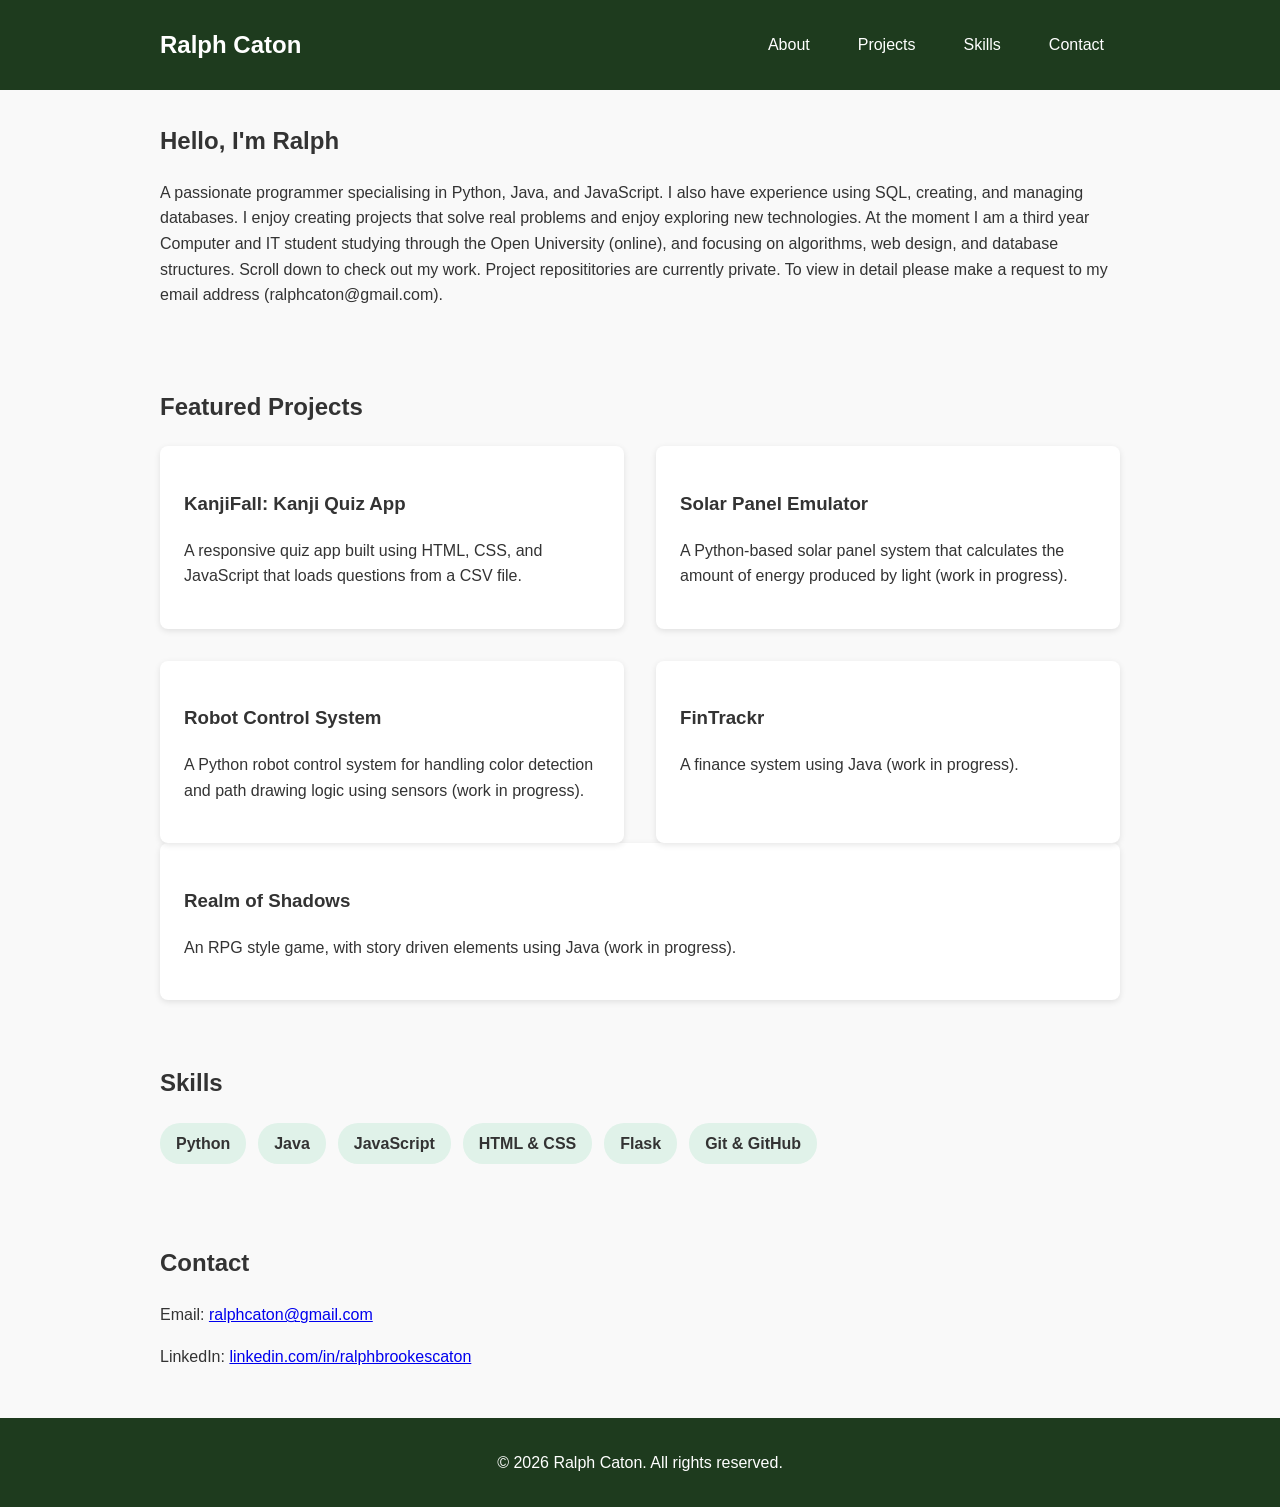
==== index.html @ 4f0a01b2 "Updated 'about myself' information" ====
<!DOCTYPE html>
<html lang="en">
<head>
  <meta charset="UTF-8" />
  <meta name="viewport" content="width=device-width, initial-scale=1.0"/>
  <title>Ralph Caton | Programmer Portfolio</title>
  <link rel="stylesheet" href="styles.css" />
  <script defer src="projects.js"></script>
  <script defer src="script.js"></script>
</head>
<body>
  <header>
    <nav>
      <div class="logo">Ralph Caton</div>
      <ul>
        <li><a href="#about">About</a></li>
        <li><a href="#projects">Projects</a></li>
        <li><a href="#skills">Skills</a></li>
        <li><a href="#contact">Contact</a></li>
      </ul>
    </nav>
  </header>

  <main>
    <section id="about" class="container">
      <h1>Hello, I'm Ralph</h1>
      <p>
        A passionate programmer specialising in Python, Java, and JavaScript. 
        I also have experience using SQL, creating, and managing databases.
        I enjoy creating projects that solve real problems and enjoy exploring new technologies. 
        At the moment I am a third year Computer and IT student studying through the Open University (online), 
        and focusing on algorithms, web design, and database structures. 
        
        Scroll down to check out my work. Project reposititories are currently private. 
        To view in detail please make a request to my email address (ralphcaton@gmail.com).
      </p>
    </section>

    <section id="projects" class="container">
      <h2>Featured Projects</h2>
      <div class="projects-grid">
        <div class="project-card" data-index="0">
          <h3>KanjiFall: Kanji Quiz App</h3>
          <p>A responsive quiz app built using HTML, CSS, and JavaScript that loads questions from a CSV file.</p>
        </div>
        <div class="project-card" data-index="1">
          <h3>Solar Panel Emulator</h3>
          <p>A Python-based solar panel system that calculates the amount of energy produced by light (work in progress).</p>
        </div>
        <div class="project-card" data-index="2">
          <h3>Robot Control System</h3>
          <p>A Python robot control system for handling color detection and path drawing logic using sensors (work in progress).</p>
        </div>
        <div class="project-card" data-index="3">
          <h3>FinTrackr</h3>
          <p>A finance system using Java (work in progress).</p>
        </div>
      </div>
      <div class="project-card" data-index="4">
          <h3>Realm of Shadows</h3>
          <p>An RPG style game, with story driven elements using Java (work in progress).</p>
        </div>
      </div>
    </section>

    <section id="skills" class="container">
      <h2>Skills</h2>
      <ul class="skills-list">
        <li>Python</li>
        <li>Java</li>
        <li>JavaScript</li>
        <li>HTML & CSS</li>
        <li>Flask</li>
        <li>Git & GitHub</li>
      </ul>
    </section>

    <section id="contact" class="container">
      <h2>Contact</h2>
      <p>Email: <a href="mailto:ralphcaton@gmail.com">ralphcaton@gmail.com</a></p>
      <p>LinkedIn: <a href="https://www.linkedin.com/in/ralphbrookescaton" target="_blank">linkedin.com/in/ralphbrookescaton</a></p>
    </section>
  </main>

  <footer>
    <p>&copy; 2026 Ralph Caton. All rights reserved.</p>
  </footer>

  <!-- Modal -->
  <div id="projectModal" class="modal">
    <div class="modal-content">
      <span class="close">&times;</span>
      <h2 id="modalTitle"></h2>
      <p id="modalDescription"></p>
      <a id="modalLink" href="#" target="_blank">View More</a>
    </div>
  </div>
</body>
</html>
---- styles.css ----
/* Reset and base styles */
body {
    font-family: 'Segoe UI', sans-serif;
    margin: 0;
    padding: 0;
    line-height: 1.6;
    background-color: #f9f9f9;
    color: #333;
}

.container {
    max-width: 960px;
    margin: auto;
    padding: 2rem;
}

header {
    background-color: #1e3b1e;
    color: #fff;
    padding: 1rem 0;
    position: sticky;
    top: 0;
    z-index: 999;
}

nav {
    display: flex;
    justify-content: space-between;
    align-items: center;
    max-width: 960px;
    margin: 0 auto;
    padding: 0 1rem;
}

nav .logo {
    font-size: 1.5rem;
    font-weight: bold;
}

nav ul {
    list-style: none;
    display: flex;
    gap: 1rem;
}

nav a {
    color: #fff;
    text-decoration: none;
    padding: 0.5rem 1rem;
    transition: background 0.3s;
}

nav a:hover {
    background: #2f4f2f;
    border-radius: 4px;
}

/* Section styles */
h1, h2 {
    margin-top: 0;
}

.projects-grid {
    display: grid;
    gap: 2rem;
    grid-template-columns: repeat(auto-fit, minmax(300px, 1fr));
}

.project-card {
    background-color: #ffffff;
    padding: 1.5rem;
    border-radius: 8px;
    box-shadow: 0 2px 6px rgba(0, 0, 0, 0.1);
    cursor: pointer;
    transition: transform 0.2s ease-in-out;
}

.project-card:hover {
    transform: translateY(-5px);
}

.skills-list {
    display: flex;
    flex-wrap: wrap;
    gap: 0.75rem;
    list-style: none;
    padding: 0;
}

.skills-list li {
    background-color: #e0f2e9;
    padding: 0.5rem 1rem;
    border-radius: 20px;
    font-weight: bold;
}

footer {
    text-align: center;
    padding: 1rem;
    background-color: #1e3b1e;
    color: #fff;
}

/* Modal styles */
.modal {
    display: none;
    position: fixed;
    z-index: 1001;
    left: 0;
    top: 0;
    width: 100%;
    height: 100%;
    overflow: auto;
    background-color: rgba(0,0,0,0.6);
}

.modal-content {
    background-color: #fff;
    margin: 10% auto;
    padding: 2rem;
    border-radius: 8px;
    max-width: 600px;
    position: relative;
}

.modal-content a {
    display: inline-block;
    margin-top: 1rem;
    background: #1e3b1e;
    color: white;
    padding: 0.5rem 1rem;
    border-radius: 4px;
    text-decoration: none;
}

.close {
    position: absolute;
    top: 1rem;
    right: 1rem;
    font-size: 1.5rem;
    cursor: pointer;
}
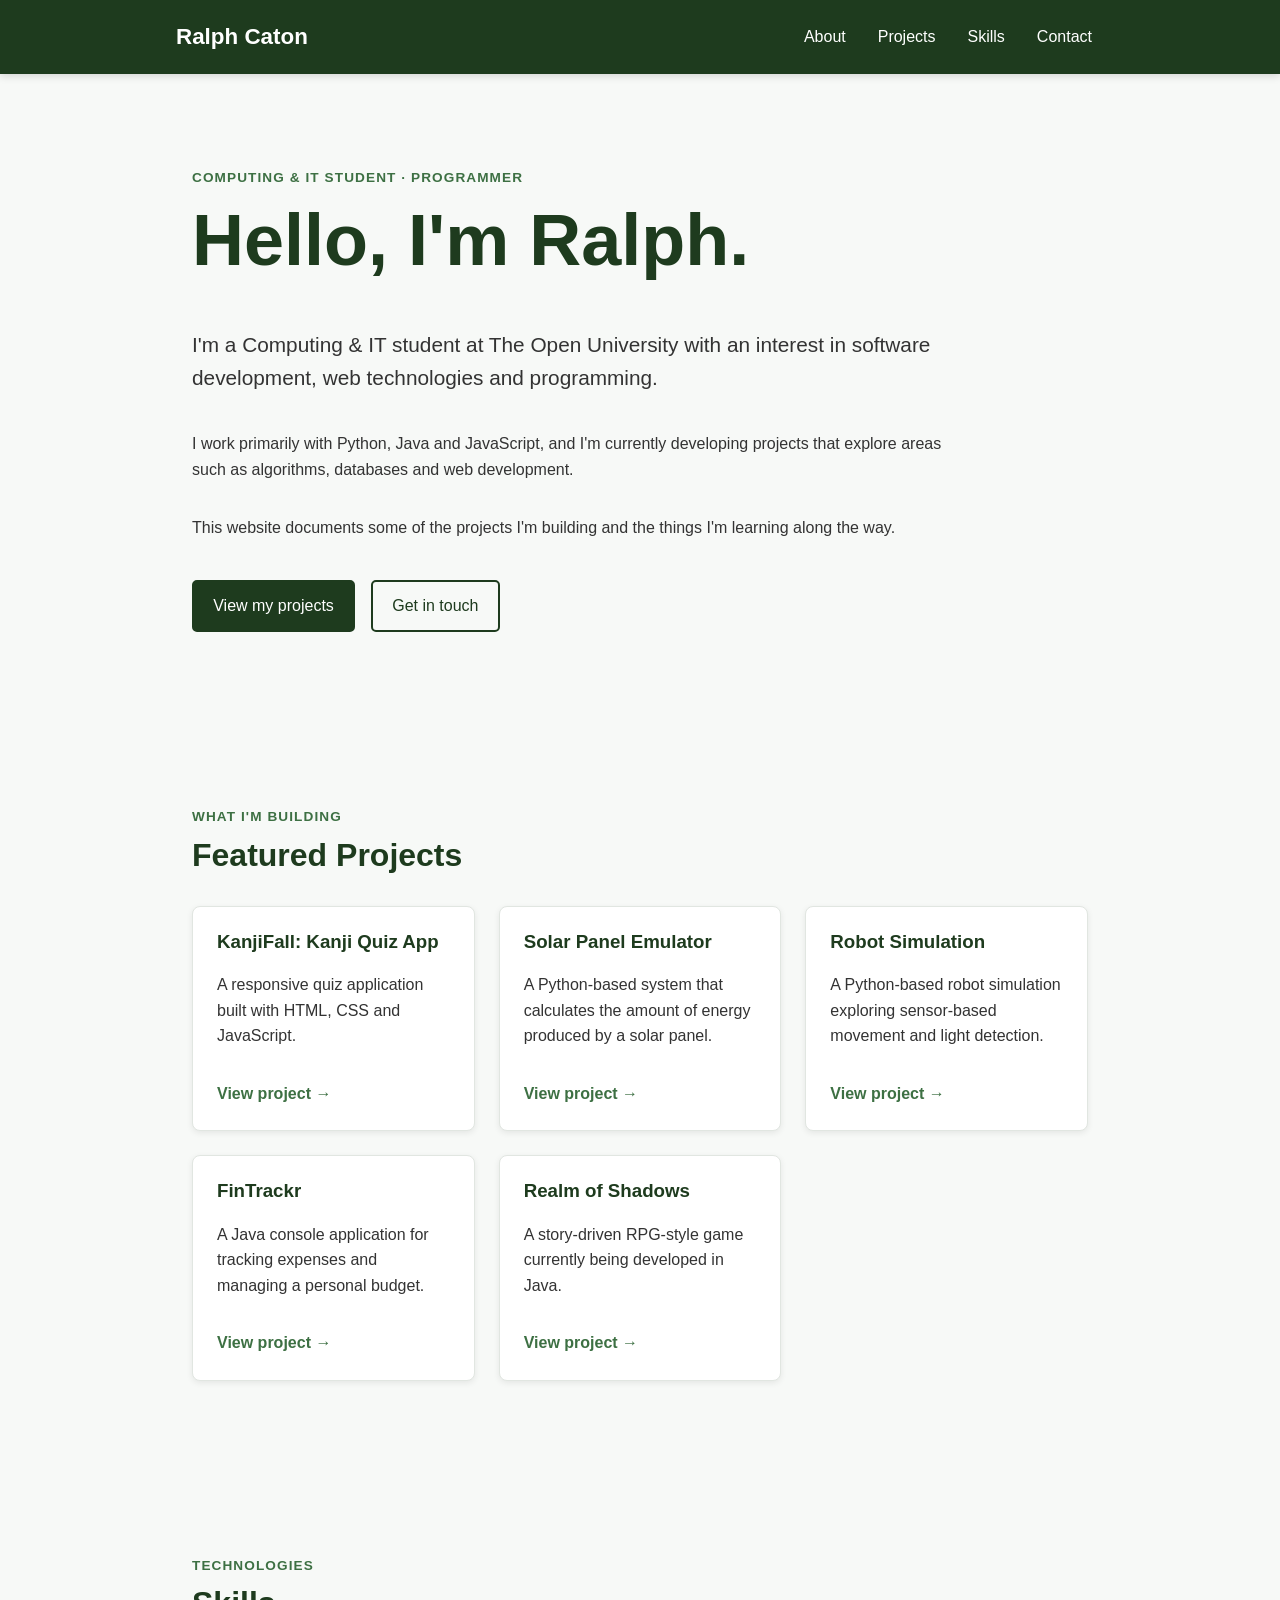
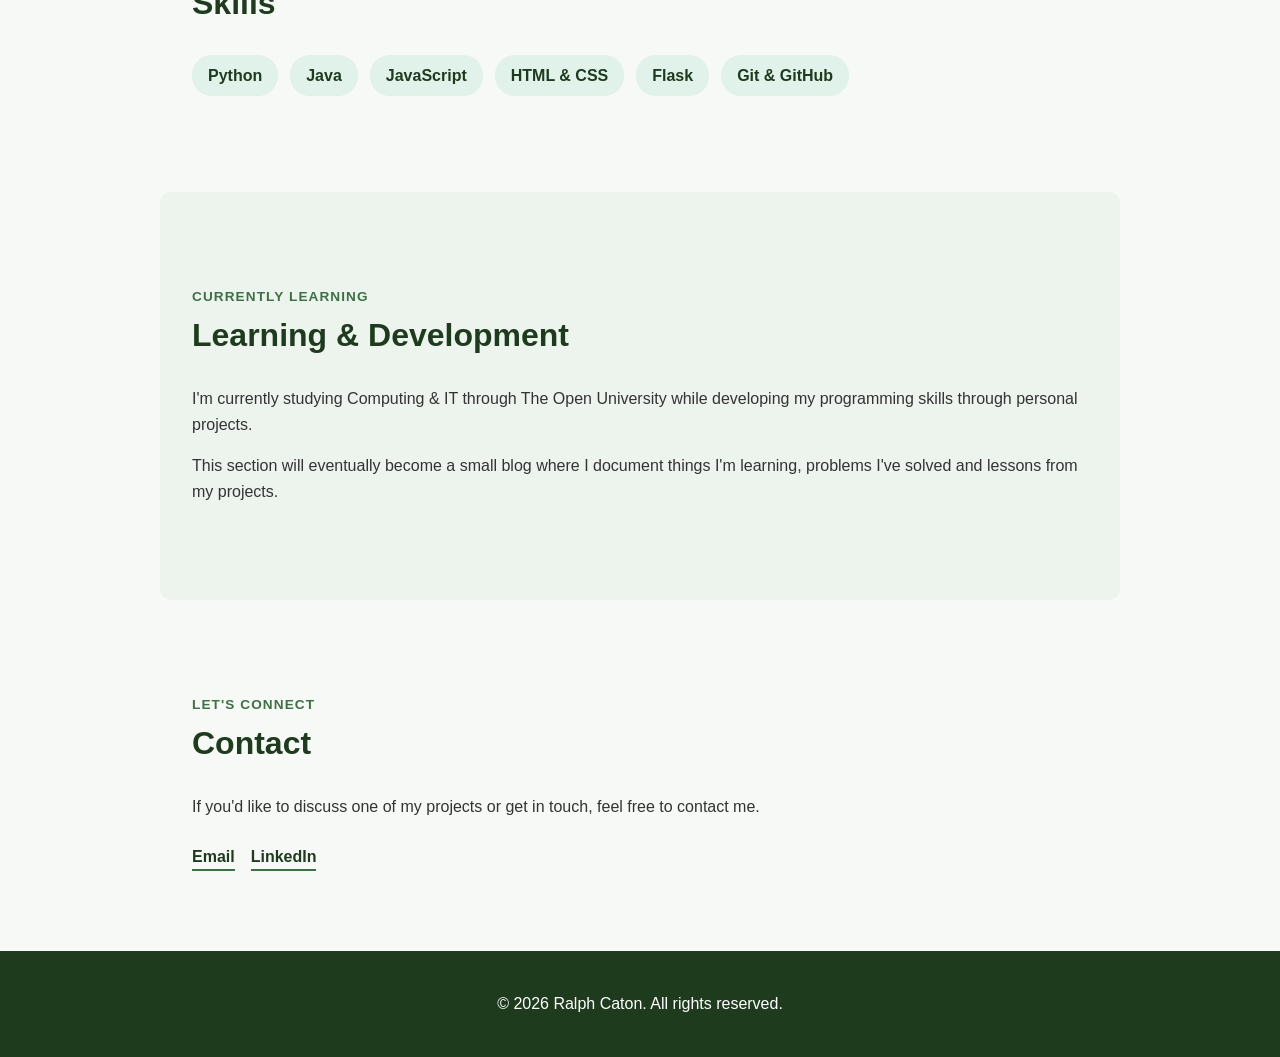
==== commit b7bf49f4: "Improve portfolio layout and fix project functionality" ====
--- a/index.html
+++ b/index.html
@@ -2,69 +2,141 @@
 <html lang="en">
 <head>
   <meta charset="UTF-8" />
-  <meta name="viewport" content="width=device-width, initial-scale=1.0"/>
+  <meta name="viewport" content="width=device-width, initial-scale=1.0" />
+
+  <meta
+    name="description"
+    content="Ralph Caton's programming portfolio. Computing and IT student working with Python, Java, JavaScript and web technologies."
+  />
+
   <title>Ralph Caton | Programmer Portfolio</title>
+
   <link rel="stylesheet" href="styles.css" />
+
   <script defer src="projects.js"></script>
   <script defer src="script.js"></script>
 </head>
+
 <body>
+
   <header>
-    <nav>
-      <div class="logo">Ralph Caton</div>
-      <ul>
+    <nav class="navbar">
+
+      <div class="logo">
+        Ralph Caton
+      </div>
+
+      <ul class="nav-links">
         <li><a href="#about">About</a></li>
         <li><a href="#projects">Projects</a></li>
         <li><a href="#skills">Skills</a></li>
         <li><a href="#contact">Contact</a></li>
       </ul>
+
     </nav>
   </header>
 
+
   <main>
-    <section id="about" class="container">
-      <h1>Hello, I'm Ralph</h1>
-      <p>
-        A passionate programmer specialising in Python, Java, and JavaScript. 
-        I also have experience using SQL, creating, and managing databases.
-        I enjoy creating projects that solve real problems and enjoy exploring new technologies. 
-        At the moment I am a third year Computer and IT student studying through the Open University (online), 
-        and focusing on algorithms, web design, and database structures. 
-        
-        Scroll down to check out my work. Project reposititories are currently private. 
-        To view in detail please make a request to my email address (ralphcaton@gmail.com).
-      </p>
-    </section>
-
+
+    <!-- About -->
+    <section id="about" class="container hero">
+
+      <p class="eyebrow">Computing & IT Student · Programmer</p>
+
+      <h1>Hello, I'm Ralph.</h1>
+
+      <p class="intro">
+        I'm a Computing & IT student at The Open University with an interest
+        in software development, web technologies and programming.
+      </p>
+
+      <p>
+        I work primarily with Python, Java and JavaScript, and I'm currently
+        developing projects that explore areas such as algorithms, databases
+        and web development.
+      </p>
+
+      <p>
+        This website documents some of the projects I'm building and the
+        things I'm learning along the way.
+      </p>
+
+      <div class="hero-buttons">
+        <a href="#projects" class="button">View my projects</a>
+        <a href="#contact" class="button button-secondary">Get in touch</a>
+      </div>
+
+    </section>
+
+
+    <!-- Projects -->
     <section id="projects" class="container">
-      <h2>Featured Projects</h2>
+
+      <div class="section-heading">
+        <p class="eyebrow">What I'm building</p>
+        <h2>Featured Projects</h2>
+      </div>
+
       <div class="projects-grid">
-        <div class="project-card" data-index="0">
+
+        <div class="project-card" data-index="0" tabindex="0">
           <h3>KanjiFall: Kanji Quiz App</h3>
-          <p>A responsive quiz app built using HTML, CSS, and JavaScript that loads questions from a CSV file.</p>
-        </div>
-        <div class="project-card" data-index="1">
+          <p>
+            A responsive quiz application built with HTML, CSS and
+            JavaScript.
+          </p>
+          <span class="project-link">View project →</span>
+        </div>
+
+        <div class="project-card" data-index="1" tabindex="0">
           <h3>Solar Panel Emulator</h3>
-          <p>A Python-based solar panel system that calculates the amount of energy produced by light (work in progress).</p>
-        </div>
-        <div class="project-card" data-index="2">
-          <h3>Robot Control System</h3>
-          <p>A Python robot control system for handling color detection and path drawing logic using sensors (work in progress).</p>
-        </div>
-        <div class="project-card" data-index="3">
+          <p>
+            A Python-based system that calculates the amount of energy
+            produced by a solar panel.
+          </p>
+          <span class="project-link">View project →</span>
+        </div>
+
+        <div class="project-card" data-index="2" tabindex="0">
+          <h3>Robot Simulation</h3>
+          <p>
+            A Python-based robot simulation exploring sensor-based
+            movement and light detection.
+          </p>
+          <span class="project-link">View project →</span>
+        </div>
+
+        <div class="project-card" data-index="3" tabindex="0">
           <h3>FinTrackr</h3>
-          <p>A finance system using Java (work in progress).</p>
-        </div>
-      </div>
-      <div class="project-card" data-index="4">
+          <p>
+            A Java console application for tracking expenses and managing
+            a personal budget.
+          </p>
+          <span class="project-link">View project →</span>
+        </div>
+
+        <div class="project-card" data-index="4" tabindex="0">
           <h3>Realm of Shadows</h3>
-          <p>An RPG style game, with story driven elements using Java (work in progress).</p>
-        </div>
-      </div>
-    </section>
-
+          <p>
+            A story-driven RPG-style game currently being developed in Java.
+          </p>
+          <span class="project-link">View project →</span>
+        </div>
+
+      </div>
+
+    </section>
+
+
+    <!-- Skills -->
     <section id="skills" class="container">
-      <h2>Skills</h2>
+
+      <div class="section-heading">
+        <p class="eyebrow">Technologies</p>
+        <h2>Skills</h2>
+      </div>
+
       <ul class="skills-list">
         <li>Python</li>
         <li>Java</li>
@@ -73,27 +145,108 @@
         <li>Flask</li>
         <li>Git & GitHub</li>
       </ul>
-    </section>
-
+
+    </section>
+
+
+    <!-- Learning -->
+    <section id="learning" class="container learning-section">
+
+      <div class="section-heading">
+        <p class="eyebrow">Currently learning</p>
+        <h2>Learning & Development</h2>
+      </div>
+
+      <p>
+        I'm currently studying Computing & IT through The Open University
+        while developing my programming skills through personal projects.
+      </p>
+
+      <p>
+        This section will eventually become a small blog where I document
+        things I'm learning, problems I've solved and lessons from my
+        projects.
+      </p>
+
+    </section>
+
+
+    <!-- Contact -->
     <section id="contact" class="container">
-      <h2>Contact</h2>
-      <p>Email: <a href="mailto:ralphcaton@gmail.com">ralphcaton@gmail.com</a></p>
-      <p>LinkedIn: <a href="https://www.linkedin.com/in/ralphbrookescaton" target="_blank">linkedin.com/in/ralphbrookescaton</a></p>
-    </section>
+
+      <div class="section-heading">
+        <p class="eyebrow">Let's connect</p>
+        <h2>Contact</h2>
+      </div>
+
+      <p>
+        If you'd like to discuss one of my projects or get in touch,
+        feel free to contact me.
+      </p>
+
+      <div class="contact-links">
+
+        <a href="mailto:ralphcaton@gmail.com">
+          Email
+        </a>
+
+        <a
+          href="https://www.linkedin.com/in/ralphbrookescaton"
+          target="_blank"
+          rel="noopener noreferrer"
+        >
+          LinkedIn
+        </a>
+
+      </div>
+
+    </section>
+
   </main>
+
 
   <footer>
     <p>&copy; 2026 Ralph Caton. All rights reserved.</p>
   </footer>
 
-  <!-- Modal -->
-  <div id="projectModal" class="modal">
+
+  <!-- Project Modal -->
+  <div
+    id="projectModal"
+    class="modal"
+    role="dialog"
+    aria-modal="true"
+    aria-labelledby="modalTitle"
+  >
+
     <div class="modal-content">
-      <span class="close">&times;</span>
+
+      <button
+        class="close"
+        aria-label="Close project window"
+      >
+        &times;
+      </button>
+
+      <p class="eyebrow">Project</p>
+
       <h2 id="modalTitle"></h2>
+
       <p id="modalDescription"></p>
-      <a id="modalLink" href="#" target="_blank">View More</a>
+
+      <a
+        id="modalLink"
+        class="button"
+        href="#"
+        target="_blank"
+        rel="noopener noreferrer"
+      >
+        View on GitHub →
+      </a>
+
     </div>
+
   </div>
+
 </body>
-</html>
+</html>
--- a/styles.css
+++ b/styles.css
@@ -1,142 +1,491 @@
-/* Reset and base styles */
+/* =========================
+   Reset and Base Styles
+========================= */
+
+* {
+  box-sizing: border-box;
+}
+
+html {
+  scroll-behavior: smooth;
+}
+
 body {
-    font-family: 'Segoe UI', sans-serif;
-    margin: 0;
-    padding: 0;
-    line-height: 1.6;
-    background-color: #f9f9f9;
-    color: #333;
-}
+  font-family: "Segoe UI", Arial, sans-serif;
+  margin: 0;
+  padding: 0;
+
+  line-height: 1.6;
+
+  background-color: #f7f9f7;
+  color: #333;
+}
+
+a {
+  color: inherit;
+}
+
+
+/* =========================
+   Navigation
+========================= */
+
+header {
+  background-color: #1e3b1e;
+  color: #fff;
+
+  position: sticky;
+  top: 0;
+
+  z-index: 999;
+
+  box-shadow: 0 2px 8px rgba(0, 0, 0, 0.15);
+}
+
+.navbar {
+  max-width: 960px;
+
+  margin: 0 auto;
+  padding: 1rem;
+
+  display: flex;
+  justify-content: space-between;
+  align-items: center;
+}
+
+.logo {
+  font-size: 1.4rem;
+  font-weight: bold;
+}
+
+.nav-links {
+  list-style: none;
+
+  display: flex;
+
+  gap: 0.5rem;
+
+  margin: 0;
+  padding: 0;
+}
+
+.nav-links a {
+  display: block;
+
+  color: #fff;
+
+  text-decoration: none;
+
+  padding: 0.5rem 0.75rem;
+
+  border-radius: 4px;
+
+  transition: background-color 0.2s ease;
+}
+
+.nav-links a:hover,
+.nav-links a:focus {
+  background-color: #2f4f2f;
+}
+
+
+/* =========================
+   General Layout
+========================= */
 
 .container {
-    max-width: 960px;
-    margin: auto;
-    padding: 2rem;
-}
-
-header {
-    background-color: #1e3b1e;
-    color: #fff;
-    padding: 1rem 0;
-    position: sticky;
-    top: 0;
-    z-index: 999;
-}
-
-nav {
-    display: flex;
-    justify-content: space-between;
-    align-items: center;
-    max-width: 960px;
-    margin: 0 auto;
-    padding: 0 1rem;
-}
-
-nav .logo {
-    font-size: 1.5rem;
-    font-weight: bold;
-}
-
-nav ul {
-    list-style: none;
-    display: flex;
-    gap: 1rem;
-}
-
-nav a {
-    color: #fff;
-    text-decoration: none;
-    padding: 0.5rem 1rem;
-    transition: background 0.3s;
-}
-
-nav a:hover {
-    background: #2f4f2f;
-    border-radius: 4px;
-}
-
-/* Section styles */
-h1, h2 {
-    margin-top: 0;
-}
+  max-width: 960px;
+
+  margin: 0 auto;
+
+  padding: 5rem 2rem;
+}
+
+section {
+  scroll-margin-top: 80px;
+}
+
+
+/* =========================
+   Hero
+========================= */
+
+.hero {
+  min-height: 70vh;
+
+  display: flex;
+  flex-direction: column;
+
+  justify-content: center;
+}
+
+.eyebrow {
+  color: #3d7043;
+
+  font-size: 0.85rem;
+
+  font-weight: bold;
+
+  text-transform: uppercase;
+
+  letter-spacing: 0.08em;
+
+  margin-bottom: 0.5rem;
+}
+
+h1,
+h2,
+h3 {
+  color: #1e3b1e;
+
+  line-height: 1.2;
+}
+
+h1 {
+  font-size: clamp(2.5rem, 7vw, 4.5rem);
+
+  margin: 0 0 1.5rem;
+}
+
+h2 {
+  font-size: 2rem;
+
+  margin-top: 0;
+}
+
+h3 {
+  margin-top: 0;
+}
+
+.intro {
+  font-size: 1.3rem;
+
+  max-width: 700px;
+}
+
+.hero p {
+  max-width: 750px;
+}
+
+
+/* =========================
+   Buttons
+========================= */
+
+.hero-buttons {
+  display: flex;
+
+  flex-wrap: wrap;
+
+  gap: 1rem;
+
+  margin-top: 1.5rem;
+}
+
+.button {
+  display: inline-block;
+
+  background-color: #1e3b1e;
+
+  color: white;
+
+  padding: 0.7rem 1.2rem;
+
+  border-radius: 5px;
+
+  text-decoration: none;
+
+  border: 2px solid #1e3b1e;
+
+  transition:
+    background-color 0.2s ease,
+    transform 0.2s ease;
+}
+
+.button:hover,
+.button:focus {
+  background-color: #2f4f2f;
+
+  transform: translateY(-2px);
+}
+
+.button-secondary {
+  background-color: transparent;
+
+  color: #1e3b1e;
+}
+
+.button-secondary:hover,
+.button-secondary:focus {
+  color: white;
+}
+
+
+/* =========================
+   Section Headings
+========================= */
+
+.section-heading {
+  margin-bottom: 2rem;
+}
+
+
+/* =========================
+   Projects
+========================= */
 
 .projects-grid {
-    display: grid;
-    gap: 2rem;
-    grid-template-columns: repeat(auto-fit, minmax(300px, 1fr));
+  display: grid;
+
+  grid-template-columns:
+    repeat(auto-fit, minmax(280px, 1fr));
+
+  gap: 1.5rem;
 }
 
 .project-card {
-    background-color: #ffffff;
-    padding: 1.5rem;
-    border-radius: 8px;
-    box-shadow: 0 2px 6px rgba(0, 0, 0, 0.1);
-    cursor: pointer;
-    transition: transform 0.2s ease-in-out;
-}
-
-.project-card:hover {
-    transform: translateY(-5px);
-}
+  background-color: #fff;
+
+  padding: 1.5rem;
+
+  border-radius: 8px;
+
+  border: 1px solid #e1e6e1;
+
+  box-shadow:
+    0 2px 6px rgba(0, 0, 0, 0.08);
+
+  cursor: pointer;
+
+  transition:
+    transform 0.2s ease,
+    box-shadow 0.2s ease;
+
+  outline: none;
+}
+
+.project-card:hover,
+.project-card:focus {
+  transform: translateY(-5px);
+
+  box-shadow:
+    0 6px 16px rgba(0, 0, 0, 0.12);
+}
+
+.project-link {
+  display: inline-block;
+
+  margin-top: 1rem;
+
+  color: #3d7043;
+
+  font-weight: bold;
+}
+
+
+/* =========================
+   Skills
+========================= */
 
 .skills-list {
-    display: flex;
+  display: flex;
+
+  flex-wrap: wrap;
+
+  gap: 0.75rem;
+
+  list-style: none;
+
+  padding: 0;
+}
+
+.skills-list li {
+  background-color: #e0f2e9;
+
+  color: #1e3b1e;
+
+  padding: 0.5rem 1rem;
+
+  border-radius: 20px;
+
+  font-weight: bold;
+}
+
+
+/* =========================
+   Learning
+========================= */
+
+.learning-section {
+  background-color: #edf4ee;
+
+  border-radius: 10px;
+}
+
+
+/* =========================
+   Contact
+========================= */
+
+.contact-links {
+  display: flex;
+
+  flex-wrap: wrap;
+
+  gap: 1rem;
+
+  margin-top: 1.5rem;
+}
+
+.contact-links a {
+  color: #1e3b1e;
+
+  font-weight: bold;
+
+  text-decoration: none;
+
+  border-bottom: 2px solid #3d7043;
+}
+
+.contact-links a:hover {
+  border-bottom-color: #1e3b1e;
+}
+
+
+/* =========================
+   Footer
+========================= */
+
+footer {
+  text-align: center;
+
+  padding: 1.5rem;
+
+  background-color: #1e3b1e;
+
+  color: #fff;
+}
+
+
+/* =========================
+   Modal
+========================= */
+
+.modal {
+  display: none;
+
+  position: fixed;
+
+  z-index: 1001;
+
+  left: 0;
+  top: 0;
+
+  width: 100%;
+  height: 100%;
+
+  overflow: auto;
+
+  background-color: rgba(0, 0, 0, 0.6);
+
+  padding: 2rem;
+}
+
+.modal-content {
+  background-color: #fff;
+
+  margin: 8% auto;
+
+  padding: 2.5rem;
+
+  border-radius: 8px;
+
+  max-width: 600px;
+
+  position: relative;
+
+  box-shadow:
+    0 10px 30px rgba(0, 0, 0, 0.25);
+}
+
+.modal-content .button {
+  margin-top: 1rem;
+}
+
+.close {
+  position: absolute;
+
+  top: 1rem;
+  right: 1rem;
+
+  width: 40px;
+  height: 40px;
+
+  border: none;
+
+  background: transparent;
+
+  font-size: 2rem;
+
+  cursor: pointer;
+
+  color: #333;
+}
+
+.close:hover,
+.close:focus {
+  color: #1e3b1e;
+}
+
+
+/* =========================
+   Mobile
+========================= */
+
+@media (max-width: 700px) {
+
+  .navbar {
+    flex-direction: column;
+
+    gap: 0.75rem;
+  }
+
+  .nav-links {
     flex-wrap: wrap;
-    gap: 0.75rem;
-    list-style: none;
-    padding: 0;
-}
-
-.skills-list li {
-    background-color: #e0f2e9;
-    padding: 0.5rem 1rem;
-    border-radius: 20px;
-    font-weight: bold;
-}
-
-footer {
-    text-align: center;
+
+    justify-content: center;
+  }
+
+  .container {
+    padding: 3.5rem 1.25rem;
+  }
+
+  .hero {
+    min-height: auto;
+
+    padding-top: 4rem;
+  }
+
+  h1 {
+    font-size: 3rem;
+  }
+
+  .intro {
+    font-size: 1.15rem;
+  }
+
+  .projects-grid {
+    grid-template-columns: 1fr;
+  }
+
+  .modal {
     padding: 1rem;
-    background-color: #1e3b1e;
-    color: #fff;
-}
-
-/* Modal styles */
-.modal {
-    display: none;
-    position: fixed;
-    z-index: 1001;
-    left: 0;
-    top: 0;
-    width: 100%;
-    height: 100%;
-    overflow: auto;
-    background-color: rgba(0,0,0,0.6);
-}
-
-.modal-content {
-    background-color: #fff;
-    margin: 10% auto;
-    padding: 2rem;
-    border-radius: 8px;
-    max-width: 600px;
-    position: relative;
-}
-
-.modal-content a {
-    display: inline-block;
-    margin-top: 1rem;
-    background: #1e3b1e;
-    color: white;
-    padding: 0.5rem 1rem;
-    border-radius: 4px;
-    text-decoration: none;
-}
-
-.close {
-    position: absolute;
-    top: 1rem;
-    right: 1rem;
-    font-size: 1.5rem;
-    cursor: pointer;
-}
+  }
+
+  .modal-content {
+    margin: 15% auto;
+
+    padding: 2rem 1.5rem;
+  }
+
+}
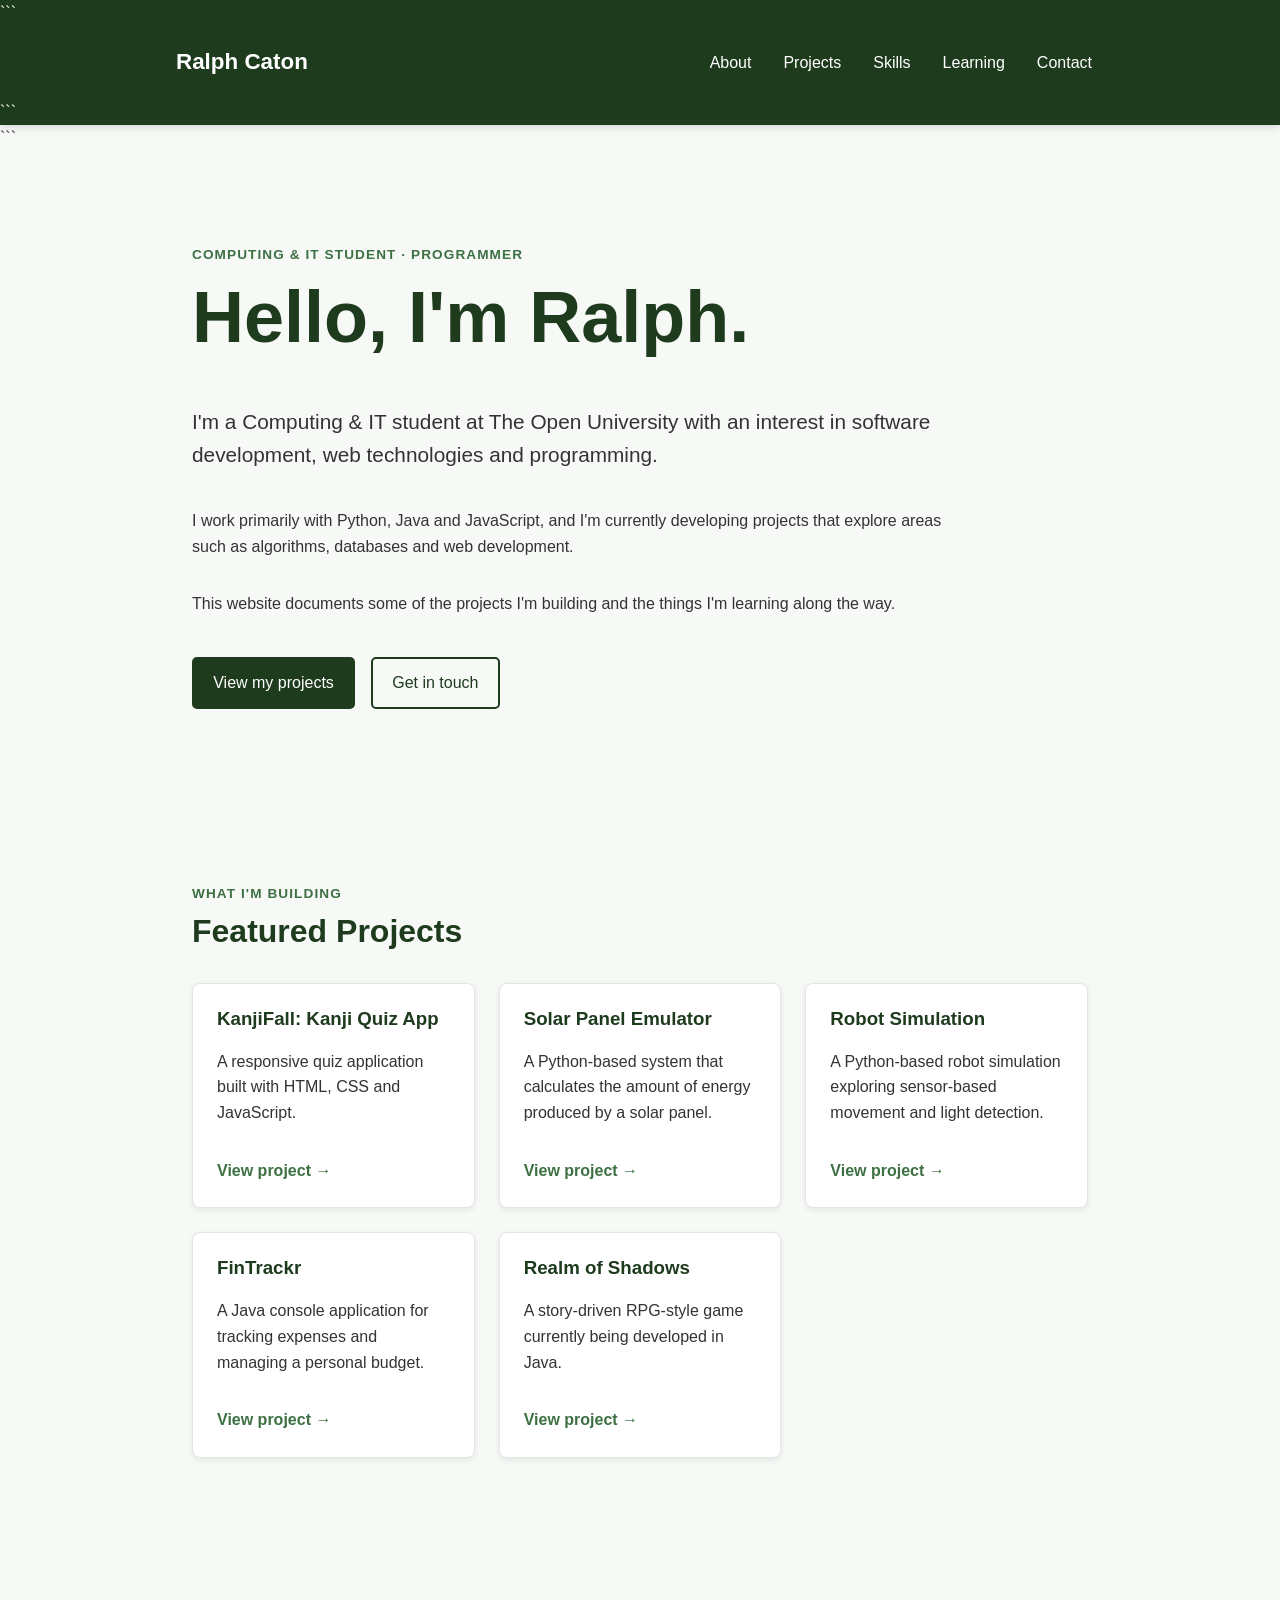
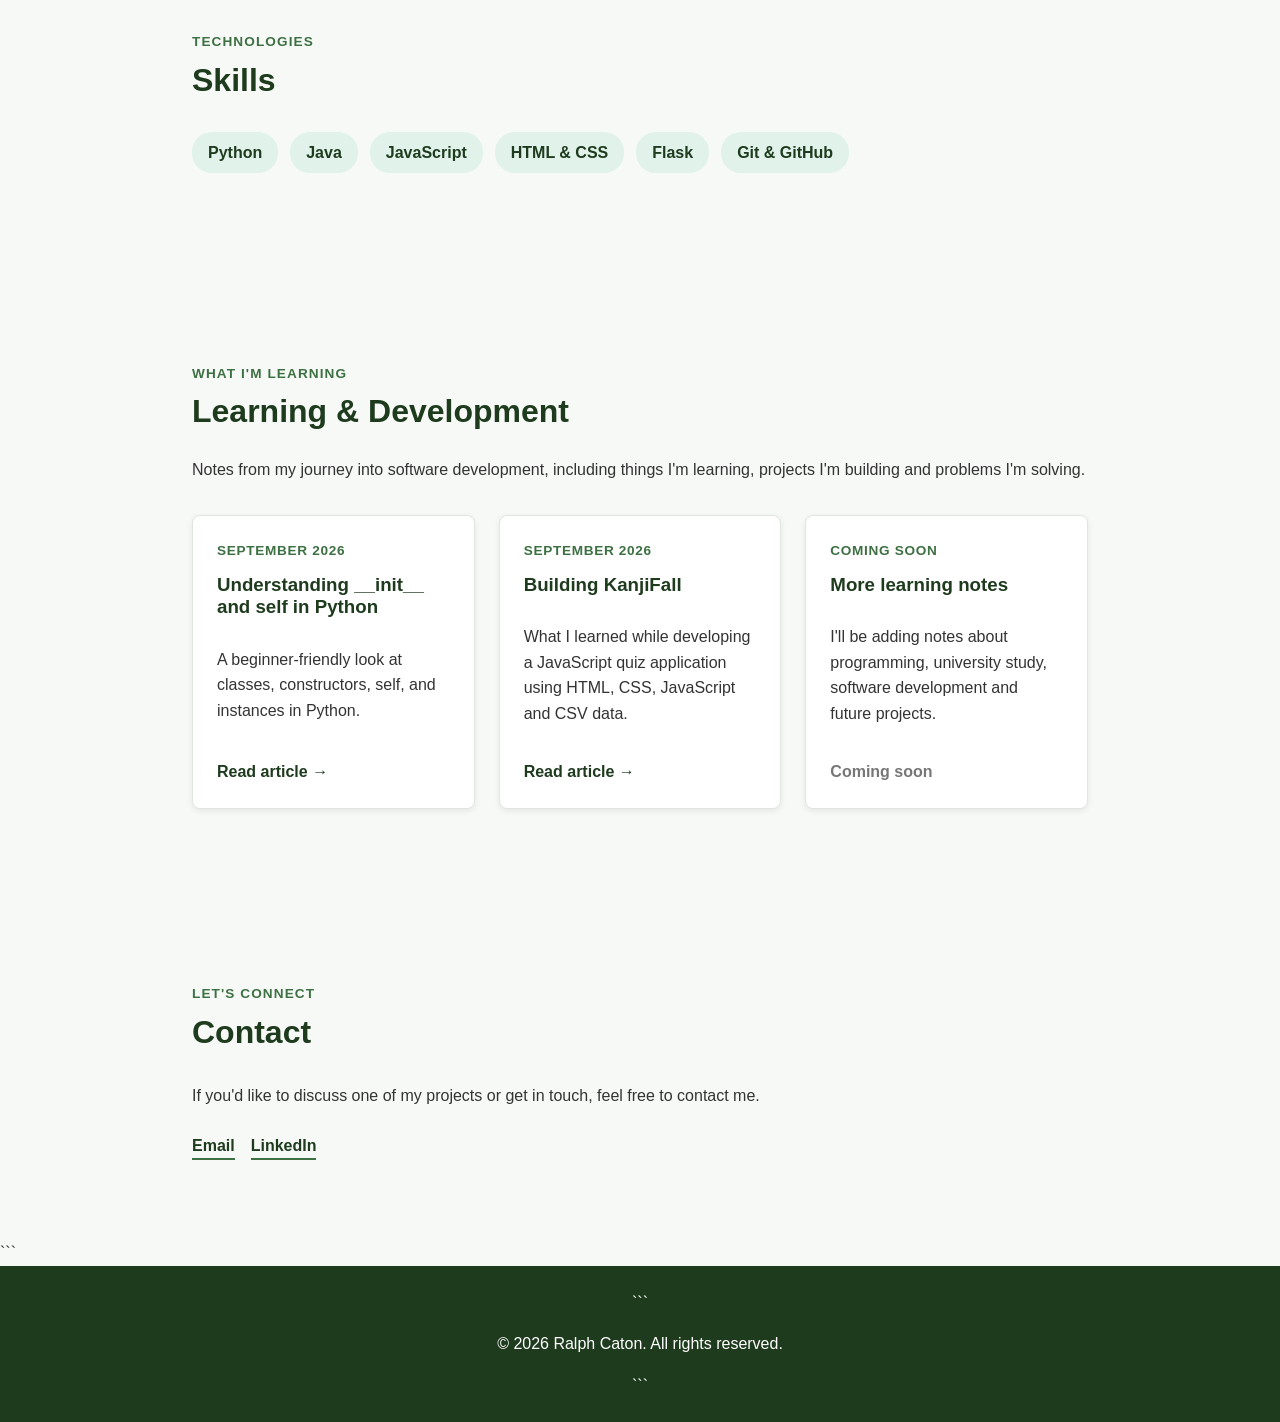
==== commit 339bfe64: "Add Python learning article" ====
--- a/index.html
+++ b/index.html
@@ -1,216 +1,414 @@
 <!DOCTYPE html>
+
 <html lang="en">
+
 <head>
   <meta charset="UTF-8" />
-  <meta name="viewport" content="width=device-width, initial-scale=1.0" />
-
-  <meta
-    name="description"
-    content="Ralph Caton's programming portfolio. Computing and IT student working with Python, Java, JavaScript and web technologies."
-  />
+
+<meta
+ name="viewport"
+ content="width=device-width, initial-scale=1.0"
+/>
+
+<meta
+ name="description"
+ content="Ralph Caton's programming portfolio. Computing and IT student working with Python, Java, JavaScript and web technologies."
+/>
 
   <title>Ralph Caton | Programmer Portfolio</title>
 
   <link rel="stylesheet" href="styles.css" />
 
   <script defer src="projects.js"></script>
+
   <script defer src="script.js"></script>
+
 </head>
 
 <body>
 
   <header>
-    <nav class="navbar">
-
-      <div class="logo">
-        Ralph Caton
-      </div>
-
-      <ul class="nav-links">
-        <li><a href="#about">About</a></li>
-        <li><a href="#projects">Projects</a></li>
-        <li><a href="#skills">Skills</a></li>
-        <li><a href="#contact">Contact</a></li>
-      </ul>
-
-    </nav>
+
+```
+<nav class="navbar">
+
+  <div class="logo">
+    Ralph Caton
+  </div>
+
+  <ul class="nav-links">
+    <li><a href="#about">About</a></li>
+    <li><a href="#projects">Projects</a></li>
+    <li><a href="#skills">Skills</a></li>
+    <li><a href="#learning">Learning</a></li>
+    <li><a href="#contact">Contact</a></li>
+  </ul>
+
+</nav>
+```
+
   </header>
 
-
   <main>
 
-    <!-- About -->
-    <section id="about" class="container hero">
-
-      <p class="eyebrow">Computing & IT Student · Programmer</p>
-
-      <h1>Hello, I'm Ralph.</h1>
-
-      <p class="intro">
-        I'm a Computing & IT student at The Open University with an interest
-        in software development, web technologies and programming.
-      </p>
-
-      <p>
-        I work primarily with Python, Java and JavaScript, and I'm currently
-        developing projects that explore areas such as algorithms, databases
-        and web development.
-      </p>
-
-      <p>
-        This website documents some of the projects I'm building and the
-        things I'm learning along the way.
-      </p>
-
-      <div class="hero-buttons">
-        <a href="#projects" class="button">View my projects</a>
-        <a href="#contact" class="button button-secondary">Get in touch</a>
-      </div>
-
-    </section>
-
-
-    <!-- Projects -->
-    <section id="projects" class="container">
-
-      <div class="section-heading">
-        <p class="eyebrow">What I'm building</p>
-        <h2>Featured Projects</h2>
-      </div>
-
-      <div class="projects-grid">
-
-        <div class="project-card" data-index="0" tabindex="0">
-          <h3>KanjiFall: Kanji Quiz App</h3>
-          <p>
-            A responsive quiz application built with HTML, CSS and
-            JavaScript.
-          </p>
-          <span class="project-link">View project →</span>
-        </div>
-
-        <div class="project-card" data-index="1" tabindex="0">
-          <h3>Solar Panel Emulator</h3>
-          <p>
-            A Python-based system that calculates the amount of energy
-            produced by a solar panel.
-          </p>
-          <span class="project-link">View project →</span>
-        </div>
-
-        <div class="project-card" data-index="2" tabindex="0">
-          <h3>Robot Simulation</h3>
-          <p>
-            A Python-based robot simulation exploring sensor-based
-            movement and light detection.
-          </p>
-          <span class="project-link">View project →</span>
-        </div>
-
-        <div class="project-card" data-index="3" tabindex="0">
-          <h3>FinTrackr</h3>
-          <p>
-            A Java console application for tracking expenses and managing
-            a personal budget.
-          </p>
-          <span class="project-link">View project →</span>
-        </div>
-
-        <div class="project-card" data-index="4" tabindex="0">
-          <h3>Realm of Shadows</h3>
-          <p>
-            A story-driven RPG-style game currently being developed in Java.
-          </p>
-          <span class="project-link">View project →</span>
-        </div>
-
-      </div>
-
-    </section>
-
-
-    <!-- Skills -->
-    <section id="skills" class="container">
-
-      <div class="section-heading">
-        <p class="eyebrow">Technologies</p>
-        <h2>Skills</h2>
-      </div>
-
-      <ul class="skills-list">
-        <li>Python</li>
-        <li>Java</li>
-        <li>JavaScript</li>
-        <li>HTML & CSS</li>
-        <li>Flask</li>
-        <li>Git & GitHub</li>
-      </ul>
-
-    </section>
-
-
-    <!-- Learning -->
-    <section id="learning" class="container learning-section">
-
-      <div class="section-heading">
-        <p class="eyebrow">Currently learning</p>
-        <h2>Learning & Development</h2>
-      </div>
-
-      <p>
-        I'm currently studying Computing & IT through The Open University
-        while developing my programming skills through personal projects.
-      </p>
-
-      <p>
-        This section will eventually become a small blog where I document
-        things I'm learning, problems I've solved and lessons from my
-        projects.
-      </p>
-
-    </section>
-
-
-    <!-- Contact -->
-    <section id="contact" class="container">
-
-      <div class="section-heading">
-        <p class="eyebrow">Let's connect</p>
-        <h2>Contact</h2>
-      </div>
-
-      <p>
-        If you'd like to discuss one of my projects or get in touch,
-        feel free to contact me.
-      </p>
-
-      <div class="contact-links">
-
-        <a href="mailto:ralphcaton@gmail.com">
-          Email
-        </a>
-
-        <a
-          href="https://www.linkedin.com/in/ralphbrookescaton"
-          target="_blank"
-          rel="noopener noreferrer"
-        >
-          LinkedIn
-        </a>
-
-      </div>
-
-    </section>
+```
+<!-- About -->
+
+<section id="about" class="container hero">
+
+  <p class="eyebrow">
+    Computing & IT Student · Programmer
+  </p>
+
+  <h1>Hello, I'm Ralph.</h1>
+
+  <p class="intro">
+    I'm a Computing & IT student at The Open University with an interest
+    in software development, web technologies and programming.
+  </p>
+
+  <p>
+    I work primarily with Python, Java and JavaScript, and I'm currently
+    developing projects that explore areas such as algorithms, databases
+    and web development.
+  </p>
+
+  <p>
+    This website documents some of the projects I'm building and the
+    things I'm learning along the way.
+  </p>
+
+  <div class="hero-buttons">
+
+    <a href="#projects" class="button">
+      View my projects
+    </a>
+
+    <a href="#contact" class="button button-secondary">
+      Get in touch
+    </a>
+
+  </div>
+
+</section>
+
+
+<!-- Projects -->
+
+<section id="projects" class="container">
+
+  <div class="section-heading">
+
+    <p class="eyebrow">
+      What I'm building
+    </p>
+
+    <h2>Featured Projects</h2>
+
+  </div>
+
+
+  <div class="projects-grid">
+
+    <div
+      class="project-card"
+      data-index="0"
+      tabindex="0"
+    >
+
+      <h3>
+        KanjiFall: Kanji Quiz App
+      </h3>
+
+      <p>
+        A responsive quiz application built with HTML, CSS and
+        JavaScript.
+      </p>
+
+      <span class="project-link">
+        View project →
+      </span>
+
+    </div>
+
+
+    <div
+      class="project-card"
+      data-index="1"
+      tabindex="0"
+    >
+
+      <h3>
+        Solar Panel Emulator
+      </h3>
+
+      <p>
+        A Python-based system that calculates the amount of energy
+        produced by a solar panel.
+      </p>
+
+      <span class="project-link">
+        View project →
+      </span>
+
+    </div>
+
+
+    <div
+      class="project-card"
+      data-index="2"
+      tabindex="0"
+    >
+
+      <h3>
+        Robot Simulation
+      </h3>
+
+      <p>
+        A Python-based robot simulation exploring sensor-based
+        movement and light detection.
+      </p>
+
+      <span class="project-link">
+        View project →
+      </span>
+
+    </div>
+
+
+    <div
+      class="project-card"
+      data-index="3"
+      tabindex="0"
+    >
+
+      <h3>
+        FinTrackr
+      </h3>
+
+      <p>
+        A Java console application for tracking expenses and managing
+        a personal budget.
+      </p>
+
+      <span class="project-link">
+        View project →
+      </span>
+
+    </div>
+
+
+    <div
+      class="project-card"
+      data-index="4"
+      tabindex="0"
+    >
+
+      <h3>
+        Realm of Shadows
+      </h3>
+
+      <p>
+        A story-driven RPG-style game currently being developed in Java.
+      </p>
+
+      <span class="project-link">
+        View project →
+      </span>
+
+    </div>
+
+  </div>
+
+</section>
+
+
+<!-- Skills -->
+
+<section id="skills" class="container">
+
+  <div class="section-heading">
+
+    <p class="eyebrow">
+      Technologies
+    </p>
+
+    <h2>Skills</h2>
+
+  </div>
+
+
+  <ul class="skills-list">
+
+    <li>Python</li>
+    <li>Java</li>
+    <li>JavaScript</li>
+    <li>HTML & CSS</li>
+    <li>Flask</li>
+    <li>Git & GitHub</li>
+
+  </ul>
+
+</section>
+
+
+<!-- Learning & Development -->
+
+<section id="learning" class="container">
+
+  <div class="section-heading">
+
+    <p class="eyebrow">
+      What I'm learning
+    </p>
+
+    <h2>Learning & Development</h2>
+
+    <p>
+      Notes from my journey into software development, including
+      things I'm learning, projects I'm building and problems I'm solving.
+    </p>
+
+  </div>
+
+
+  <div class="blog-grid">
+
+
+    <!-- Python Article -->
+
+    <article class="blog-card">
+
+      <p class="blog-date">
+        September 2026
+      </p>
+
+      <h3>
+        Understanding __init__ and self in Python
+      </h3>
+
+      <p>
+        A beginner-friendly look at classes, constructors, self,
+        and instances in Python.
+      </p>
+
+      <a href="blog/python-init-self.html">
+        Read article →
+      </a>
+
+    </article>
+
+
+    <!-- KanjiFall Article -->
+
+    <article class="blog-card">
+
+      <p class="blog-date">
+        September 2026
+      </p>
+
+      <h3>
+        Building KanjiFall
+      </h3>
+
+      <p>
+        What I learned while developing a JavaScript quiz application
+        using HTML, CSS, JavaScript and CSV data.
+      </p>
+
+      <a href="blog/building-kanjifall.html">
+        Read article →
+      </a>
+
+    </article>
+
+
+    <!-- Future Articles -->
+
+    <article class="blog-card">
+
+      <p class="blog-date">
+        Coming soon
+      </p>
+
+      <h3>
+        More learning notes
+      </h3>
+
+      <p>
+        I'll be adding notes about programming, university study,
+        software development and future projects.
+      </p>
+
+      <span class="coming-soon">
+        Coming soon
+      </span>
+
+    </article>
+
+
+  </div>
+
+</section>
+
+
+<!-- Contact -->
+
+<section id="contact" class="container">
+
+  <div class="section-heading">
+
+    <p class="eyebrow">
+      Let's connect
+    </p>
+
+    <h2>Contact</h2>
+
+  </div>
+
+
+  <p>
+    If you'd like to discuss one of my projects or get in touch,
+    feel free to contact me.
+  </p>
+
+
+  <div class="contact-links">
+
+    <a href="mailto:ralphcaton@gmail.com">
+      Email
+    </a>
+
+
+    <a
+      href="https://www.linkedin.com/in/ralphbrookescaton"
+      target="_blank"
+      rel="noopener noreferrer"
+    >
+      LinkedIn
+    </a>
+
+  </div>
+
+</section>
+```
 
   </main>
 
+  <!-- Footer -->
 
   <footer>
-    <p>&copy; 2026 Ralph Caton. All rights reserved.</p>
+
+```
+<p>
+  &copy; 2026 Ralph Caton. All rights reserved.
+</p>
+```
+
   </footer>
 
-
   <!-- Project Modal -->
+
   <div
     id="projectModal"
     class="modal"
@@ -219,34 +417,43 @@
     aria-labelledby="modalTitle"
   >
 
-    <div class="modal-content">
-
-      <button
-        class="close"
-        aria-label="Close project window"
-      >
-        &times;
-      </button>
-
-      <p class="eyebrow">Project</p>
-
-      <h2 id="modalTitle"></h2>
-
-      <p id="modalDescription"></p>
-
-      <a
-        id="modalLink"
-        class="button"
-        href="#"
-        target="_blank"
-        rel="noopener noreferrer"
-      >
-        View on GitHub →
-      </a>
-
-    </div>
+```
+<div class="modal-content">
+
+  <button
+    class="close"
+    aria-label="Close project window"
+  >
+    &times;
+  </button>
+
+
+  <p class="eyebrow">
+    Project
+  </p>
+
+
+  <h2 id="modalTitle"></h2>
+
+
+  <p id="modalDescription"></p>
+
+
+  <a
+    id="modalLink"
+    class="button"
+    href="#"
+    target="_blank"
+    rel="noopener noreferrer"
+  >
+    View on GitHub →
+  </a>
+
+</div>
+```
 
   </div>
 
 </body>
-</html>+
+</html>
--- a/styles.css
+++ b/styles.css
@@ -311,15 +311,91 @@
   font-weight: bold;
 }
 
-
-/* =========================
-   Learning
-========================= */
-
-.learning-section {
-  background-color: #edf4ee;
-
-  border-radius: 10px;
+/* =========================
+   Blog / Learning
+========================= */
+
+.blog-grid {
+  display: grid;
+
+  grid-template-columns:
+    repeat(auto-fit, minmax(280px, 1fr));
+
+  gap: 1.5rem;
+}
+
+.blog-card {
+  background-color: #fff;
+
+  padding: 1.5rem;
+
+  border-radius: 8px;
+
+  border: 1px solid #e1e6e1;
+
+  box-shadow:
+    0 2px 6px rgba(0, 0, 0, 0.08);
+
+  display: flex;
+
+  flex-direction: column;
+
+  transition:
+    transform 0.2s ease,
+    box-shadow 0.2s ease;
+}
+
+.blog-card:hover {
+  transform: translateY(-5px);
+
+  box-shadow:
+    0 6px 16px rgba(0, 0, 0, 0.12);
+}
+
+.blog-card h3 {
+  margin-bottom: 0.75rem;
+}
+
+.blog-date {
+  color: #3d7043;
+
+  font-size: 0.85rem;
+
+  font-weight: bold;
+
+  text-transform: uppercase;
+
+  letter-spacing: 0.05em;
+
+  margin-top: 0;
+
+  margin-bottom: 0.75rem;
+}
+
+.blog-card a {
+  color: #1e3b1e;
+
+  font-weight: bold;
+
+  text-decoration: none;
+
+  margin-top: auto;
+
+  padding-top: 1rem;
+}
+
+.blog-card a:hover {
+  text-decoration: underline;
+}
+
+.coming-soon {
+  color: #777;
+
+  font-weight: bold;
+
+  margin-top: auto;
+
+  padding-top: 1rem;
 }
 
 
@@ -488,4 +564,64 @@
     padding: 2rem 1.5rem;
   }
 
+}
+
+/* =========================
+   Blog Articles
+========================= */
+
+.blog-post {
+  max-width: 800px;
+}
+
+.blog-post h1 {
+  margin-bottom: 1.5rem;
+}
+
+.blog-post h2 {
+  margin-top: 3rem;
+}
+
+.blog-introduction {
+  font-size: 1.2rem;
+
+  color: #555;
+
+  margin-bottom: 3rem;
+}
+
+.blog-post code {
+  background-color: #eef2ee;
+
+  padding: 0.15rem 0.35rem;
+
+  border-radius: 4px;
+
+  font-family: Consolas, monospace;
+}
+
+.blog-post pre {
+  background-color: #1e3b1e;
+
+  color: #fff;
+
+  padding: 1.5rem;
+
+  border-radius: 8px;
+
+  overflow-x: auto;
+
+  margin: 1.5rem 0;
+}
+
+.blog-post pre code {
+  background: none;
+
+  padding: 0;
+
+  color: inherit;
+}
+
+.blog-post li {
+  margin-bottom: 0.5rem;
 }
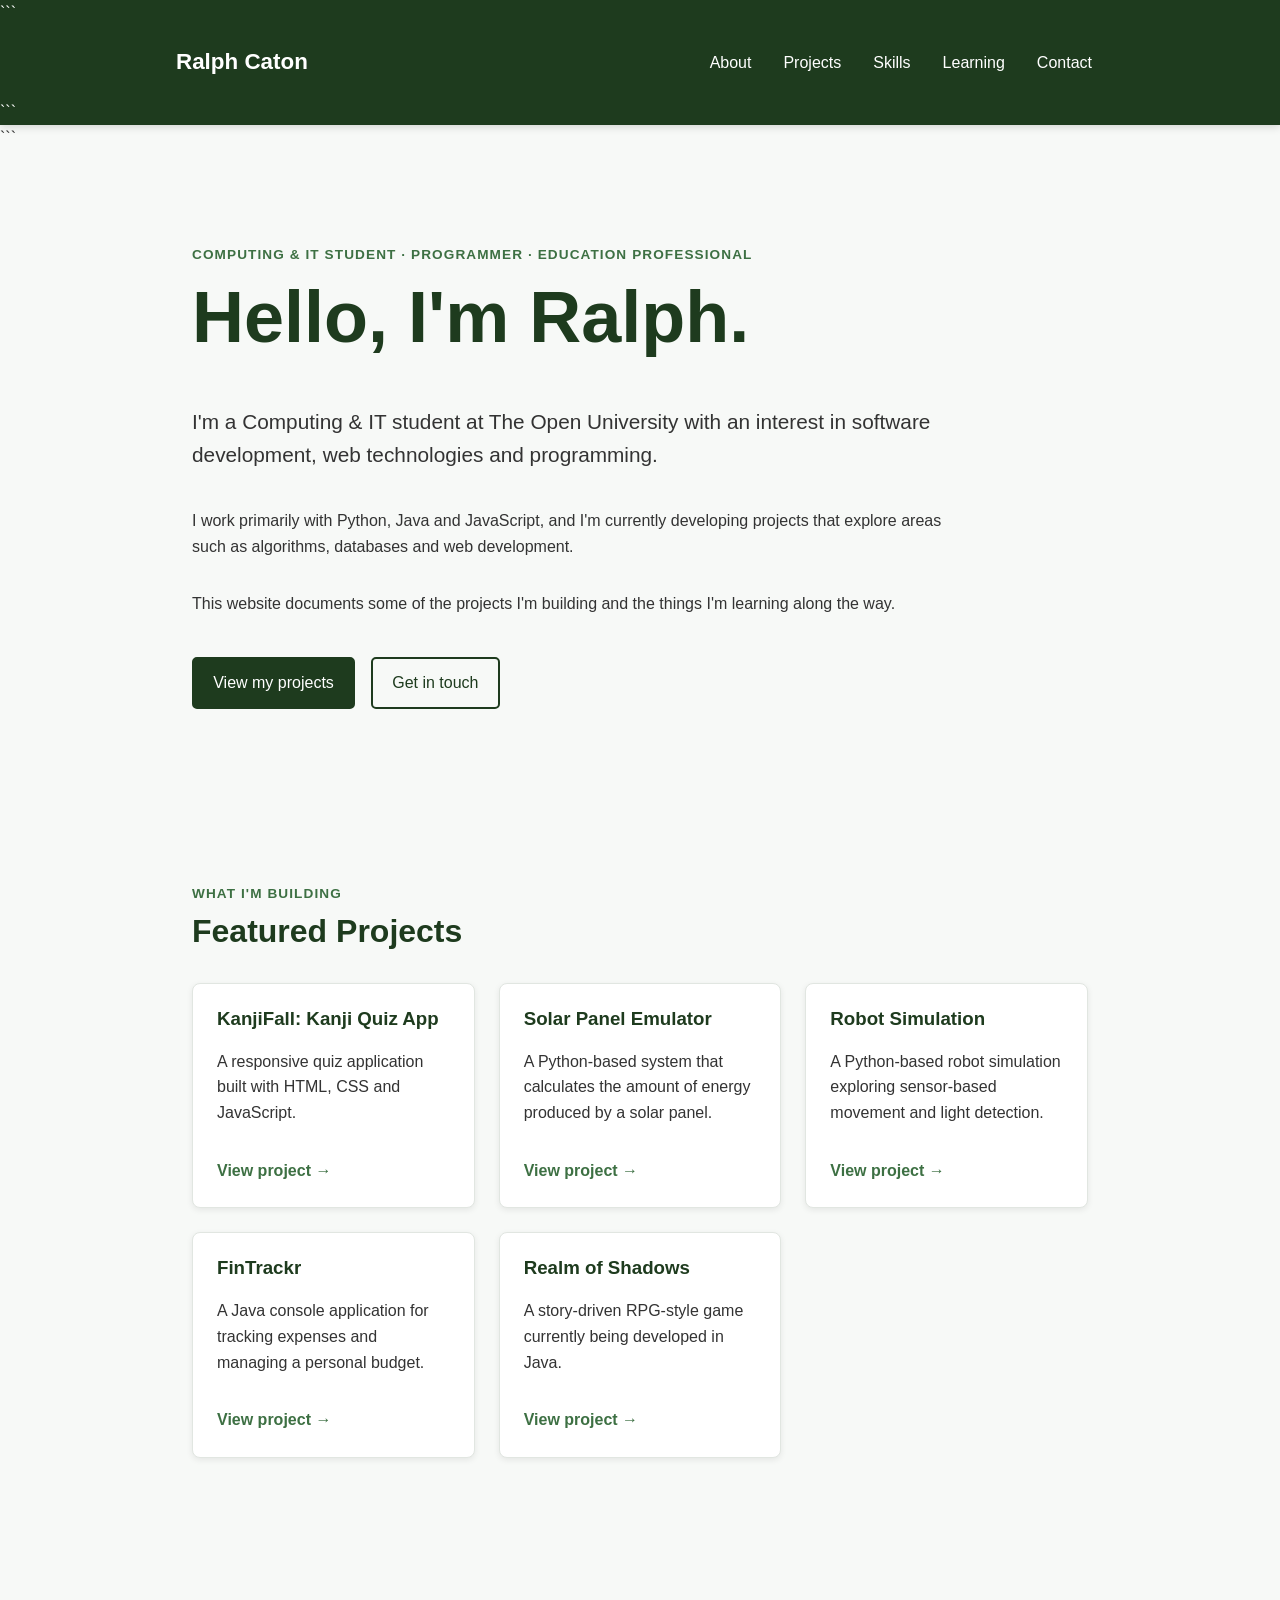
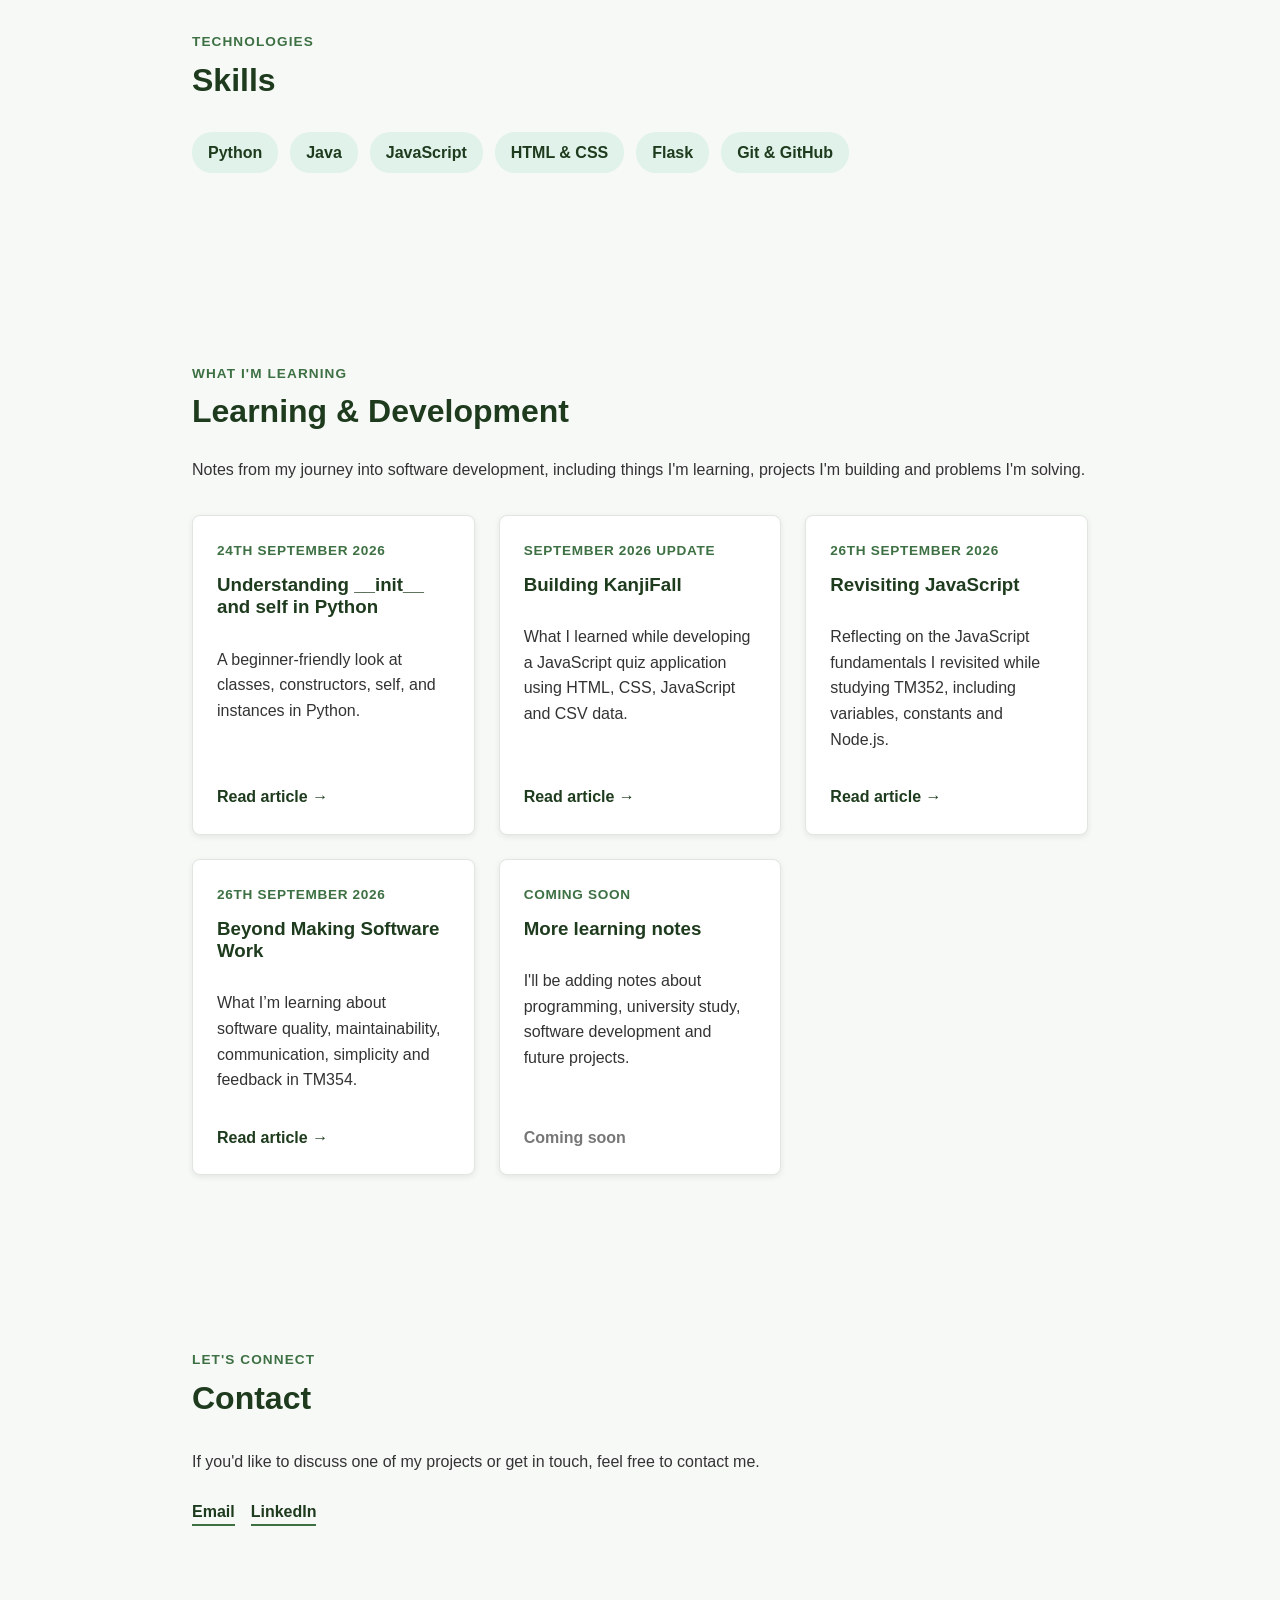
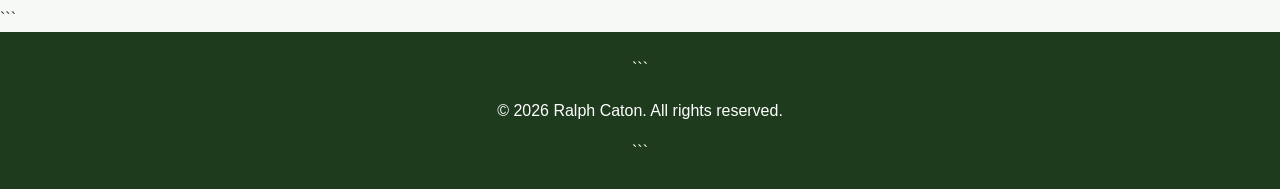
==== commit 4dde975d: "Add new blog articles" ====
--- a/index.html
+++ b/index.html
@@ -57,7 +57,7 @@
 <section id="about" class="container hero">
 
   <p class="eyebrow">
-    Computing & IT Student · Programmer
+    Computing & IT Student · Programmer · Education Professional
   </p>
 
   <h1>Hello, I'm Ralph.</h1>
@@ -280,7 +280,7 @@
     <article class="blog-card">
 
       <p class="blog-date">
-        September 2026
+        24th September 2026
       </p>
 
       <h3>
@@ -304,7 +304,7 @@
     <article class="blog-card">
 
       <p class="blog-date">
-        September 2026
+        September 2026 Update
       </p>
 
       <h3>
@@ -321,6 +321,54 @@
       </a>
 
     </article>
+
+    <!-- Revisiting JavaScript Article -->
+
+<article class="blog-card">
+
+  <p class="blog-date">
+    26th September 2026
+  </p>
+
+  <h3>
+    Revisiting JavaScript
+  </h3>
+
+  <p>
+    Reflecting on the JavaScript fundamentals I revisited while
+    studying TM352, including variables, constants and Node.js.
+  </p>
+
+  <a href="blog/revisiting-javascript.html">
+    Read article →
+  </a>
+
+</article>
+
+<!-- Beyond Making Software Work Article -->
+
+<article class="blog-card">
+
+  <p class="blog-date">
+    26th September 2026
+  </p>
+
+  <h3>
+    Beyond Making Software Work
+  </h3>
+
+  <p>
+    What I’m learning about software quality, maintainability,
+    communication, simplicity and feedback in TM354.
+  </p>
+
+  <a href="blog/beyond-making-software-work.html">
+    Read article →
+  </a>
+
+</article>
+
+
 
 
     <!-- Future Articles -->
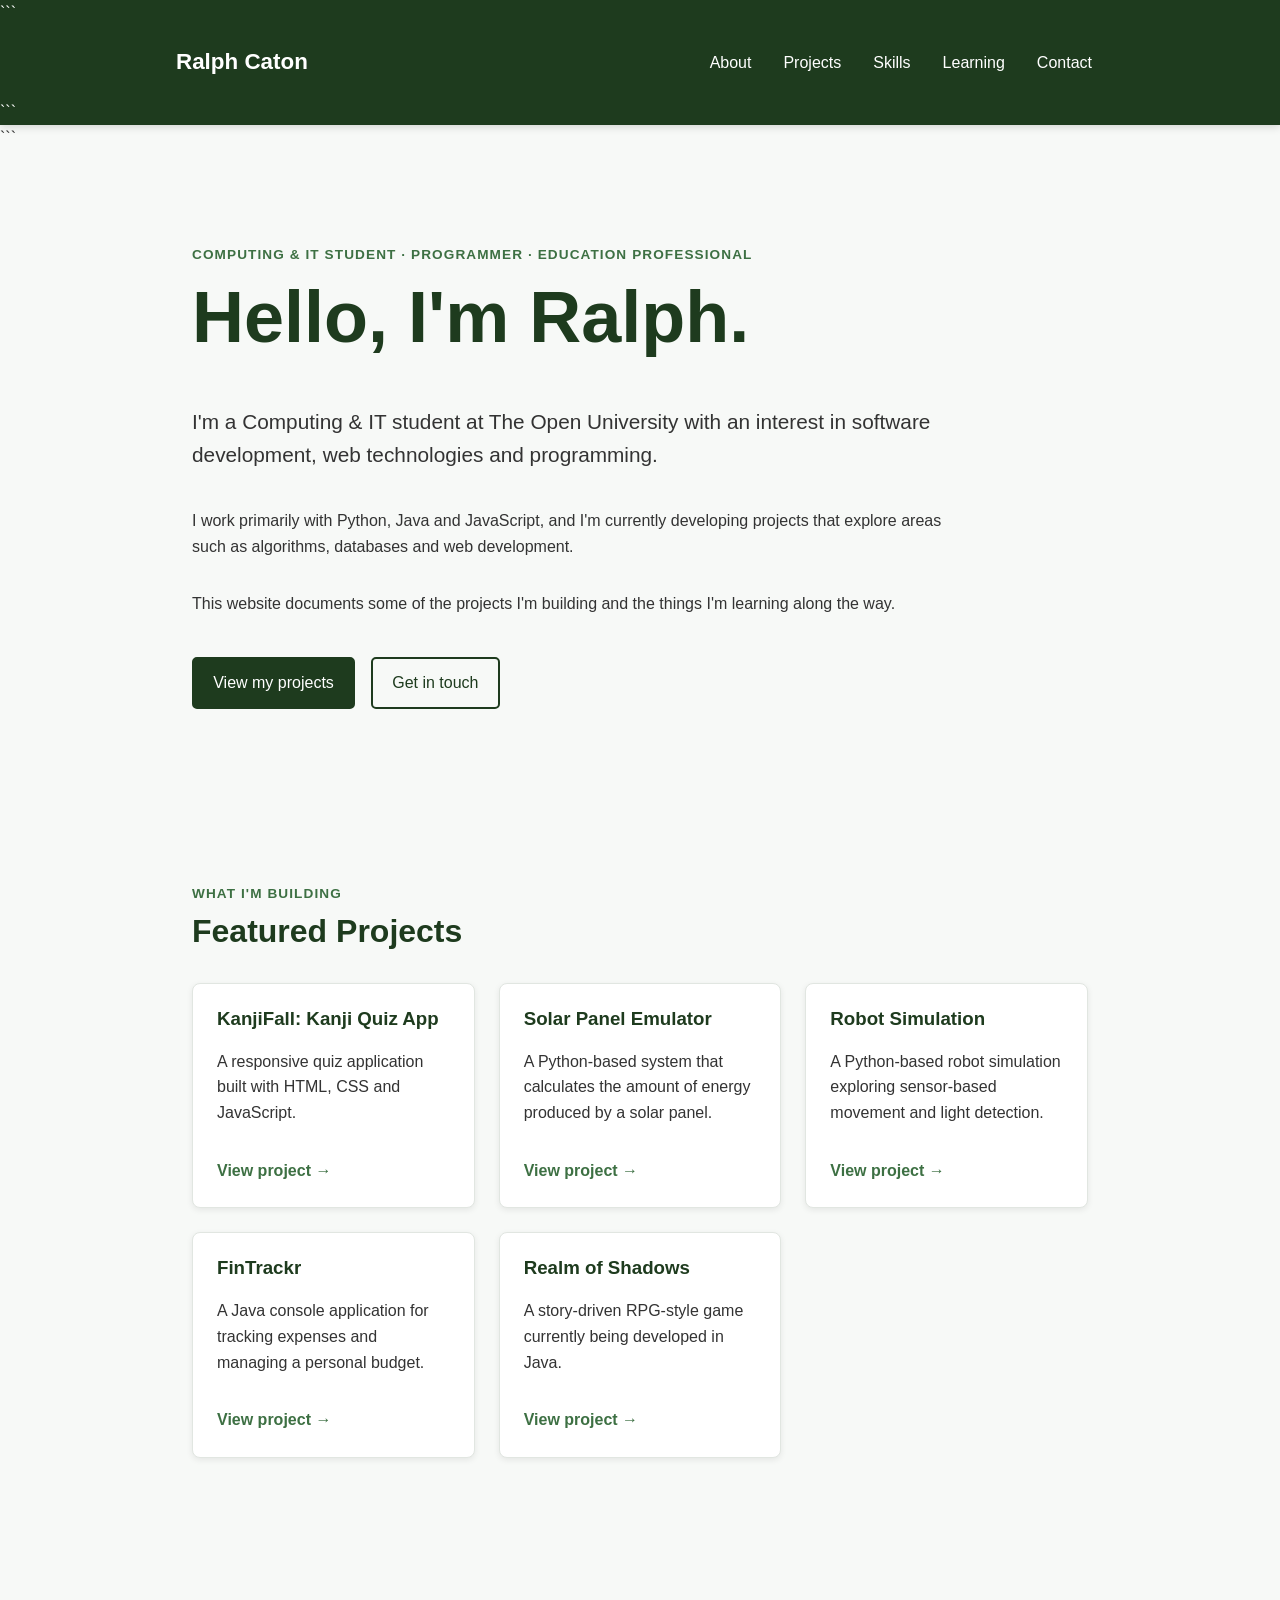
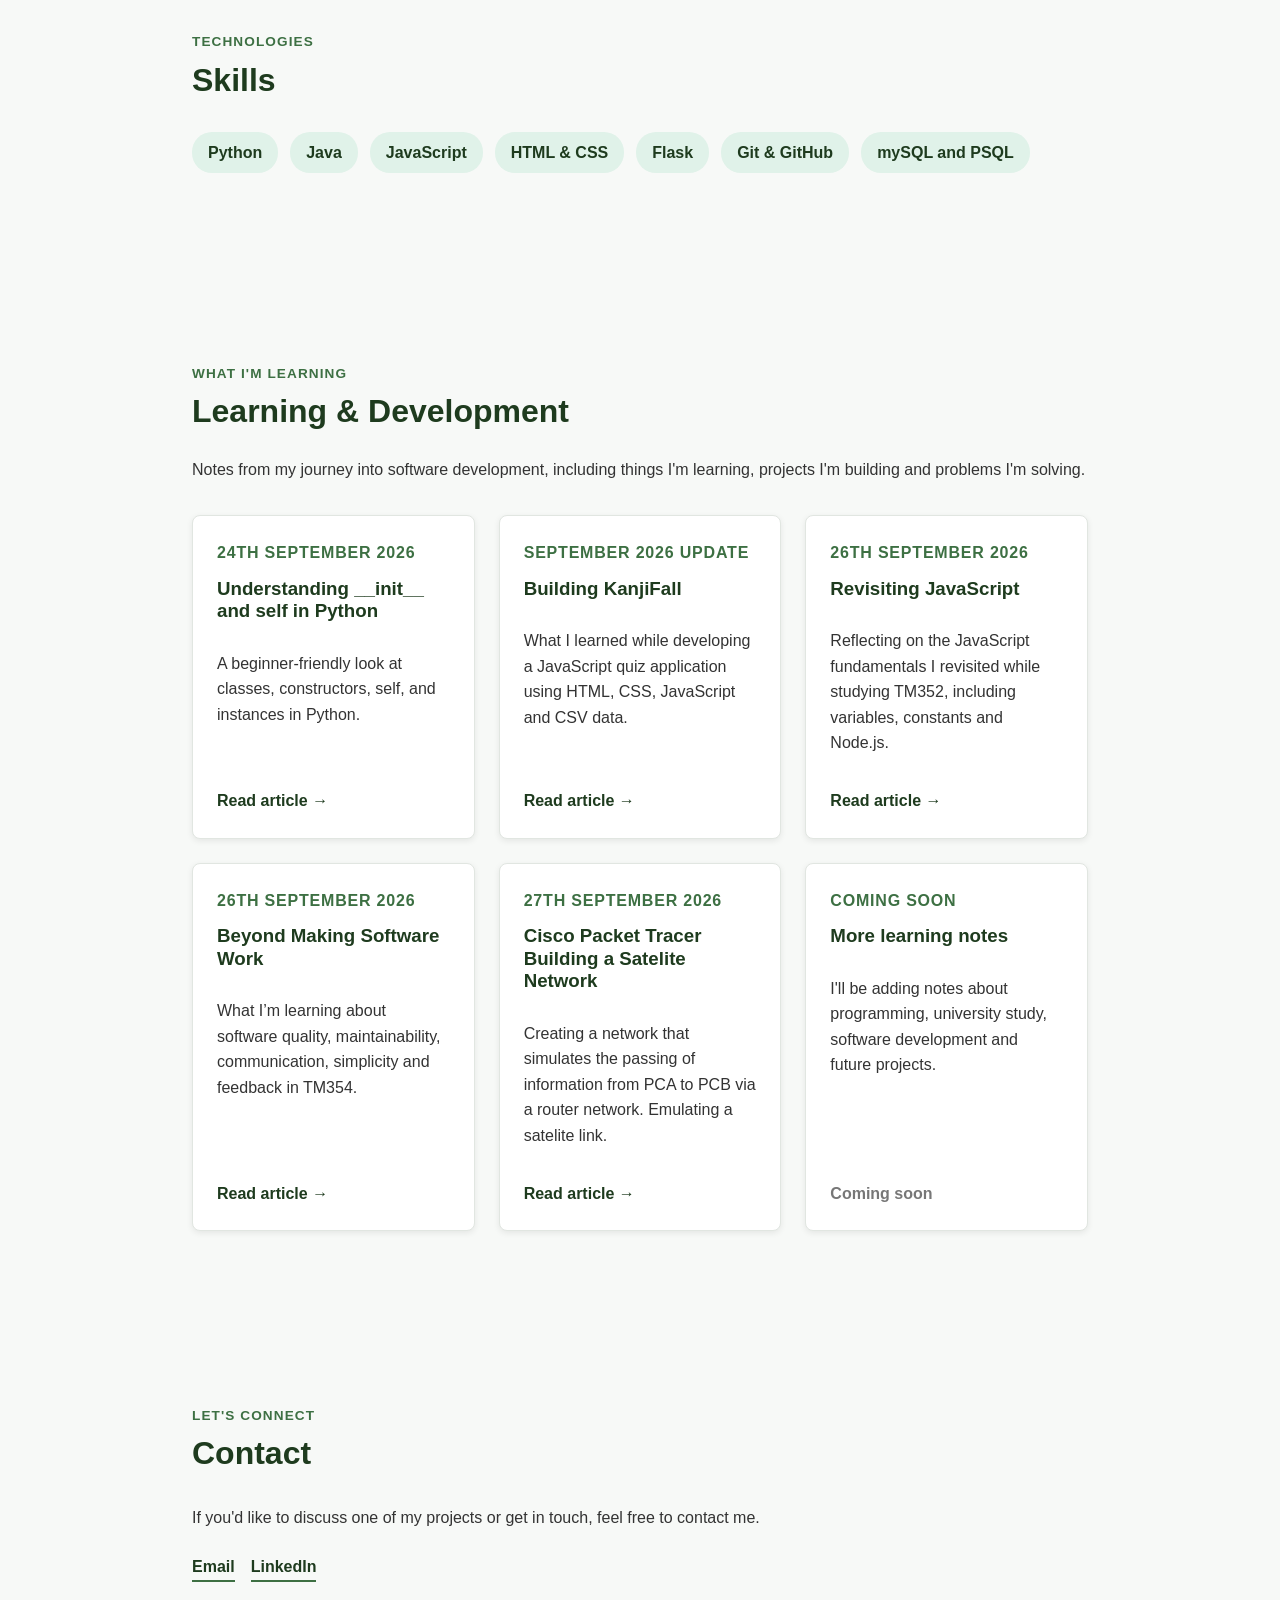
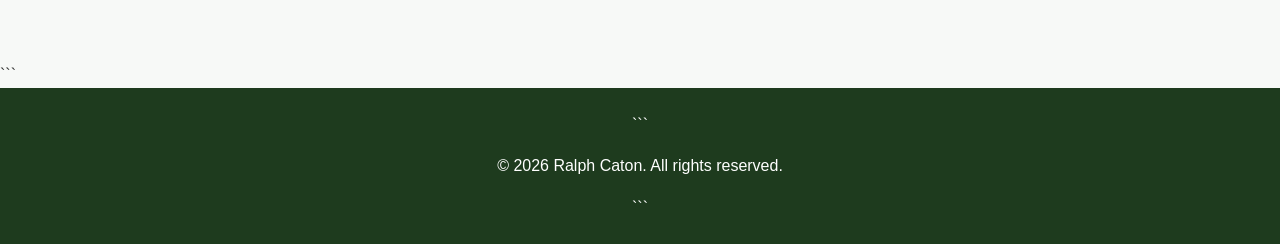
==== commit 7dfa3f67: "Update portfolio articles and styling" ====
--- a/index.html
+++ b/index.html
@@ -246,6 +246,7 @@
     <li>HTML & CSS</li>
     <li>Flask</li>
     <li>Git & GitHub</li>
+    <li>mySQL and PSQL</li>
 
   </ul>
 
@@ -367,6 +368,29 @@
   </a>
 
 </article>
+
+<!-- Cisco Packet Tracer Building a Satelite Network -->
+
+<article class="blog-card">
+
+  <p class="blog-date">
+    27th September 2026
+  </p>
+
+  <h3>
+    Cisco Packet Tracer Building a Satelite Network
+  </h3>
+
+  <p>
+    Creating a network that simulates the passing of information from PCA to PCB via a router network. Emulating a satelite link.
+  </p>
+
+<a href="blog/building-satellite-network.html">
+  Read article →
+</a>
+
+</article>
+
 
 
 
--- a/styles.css
+++ b/styles.css
@@ -359,7 +359,7 @@
 .blog-date {
   color: #3d7043;
 
-  font-size: 0.85rem;
+  font-size: 1rem;
 
   font-weight: bold;
 
@@ -564,6 +564,14 @@
     padding: 2rem 1.5rem;
   }
 
+  .blog-post figure {
+  margin: 2rem 0;
+}
+
+.blog-post img {
+  width: 100%;
+}
+
 }
 
 /* =========================
@@ -574,6 +582,12 @@
   max-width: 800px;
 }
 
+.blog-post p,
+.blog-post li {
+  font-size: 1.1rem;
+  line-height: 1.7;
+}
+
 .blog-post h1 {
   margin-bottom: 1.5rem;
 }
@@ -583,45 +597,52 @@
 }
 
 .blog-introduction {
-  font-size: 1.2rem;
-
+  font-size: 1.25rem;
+  line-height: 1.7;
   color: #555;
-
   margin-bottom: 3rem;
 }
 
 .blog-post code {
   background-color: #eef2ee;
-
   padding: 0.15rem 0.35rem;
-
   border-radius: 4px;
-
   font-family: Consolas, monospace;
 }
 
 .blog-post pre {
   background-color: #1e3b1e;
-
   color: #fff;
-
   padding: 1.5rem;
-
   border-radius: 8px;
-
   overflow-x: auto;
-
   margin: 1.5rem 0;
 }
 
 .blog-post pre code {
   background: none;
-
   padding: 0;
-
   color: inherit;
 }
 
 .blog-post li {
   margin-bottom: 0.5rem;
+}
+
+.blog-post figure {
+  margin: 2rem -3rem;
+}
+
+.blog-post img {
+  display: block;
+  width: calc(100% + 6rem);
+  height: auto;
+  border-radius: 8px;
+}
+
+.blog-post figcaption {
+  font-size: 0.9rem;
+  color: #666;
+  text-align: center;
+  margin-top: 0.75rem;
 }
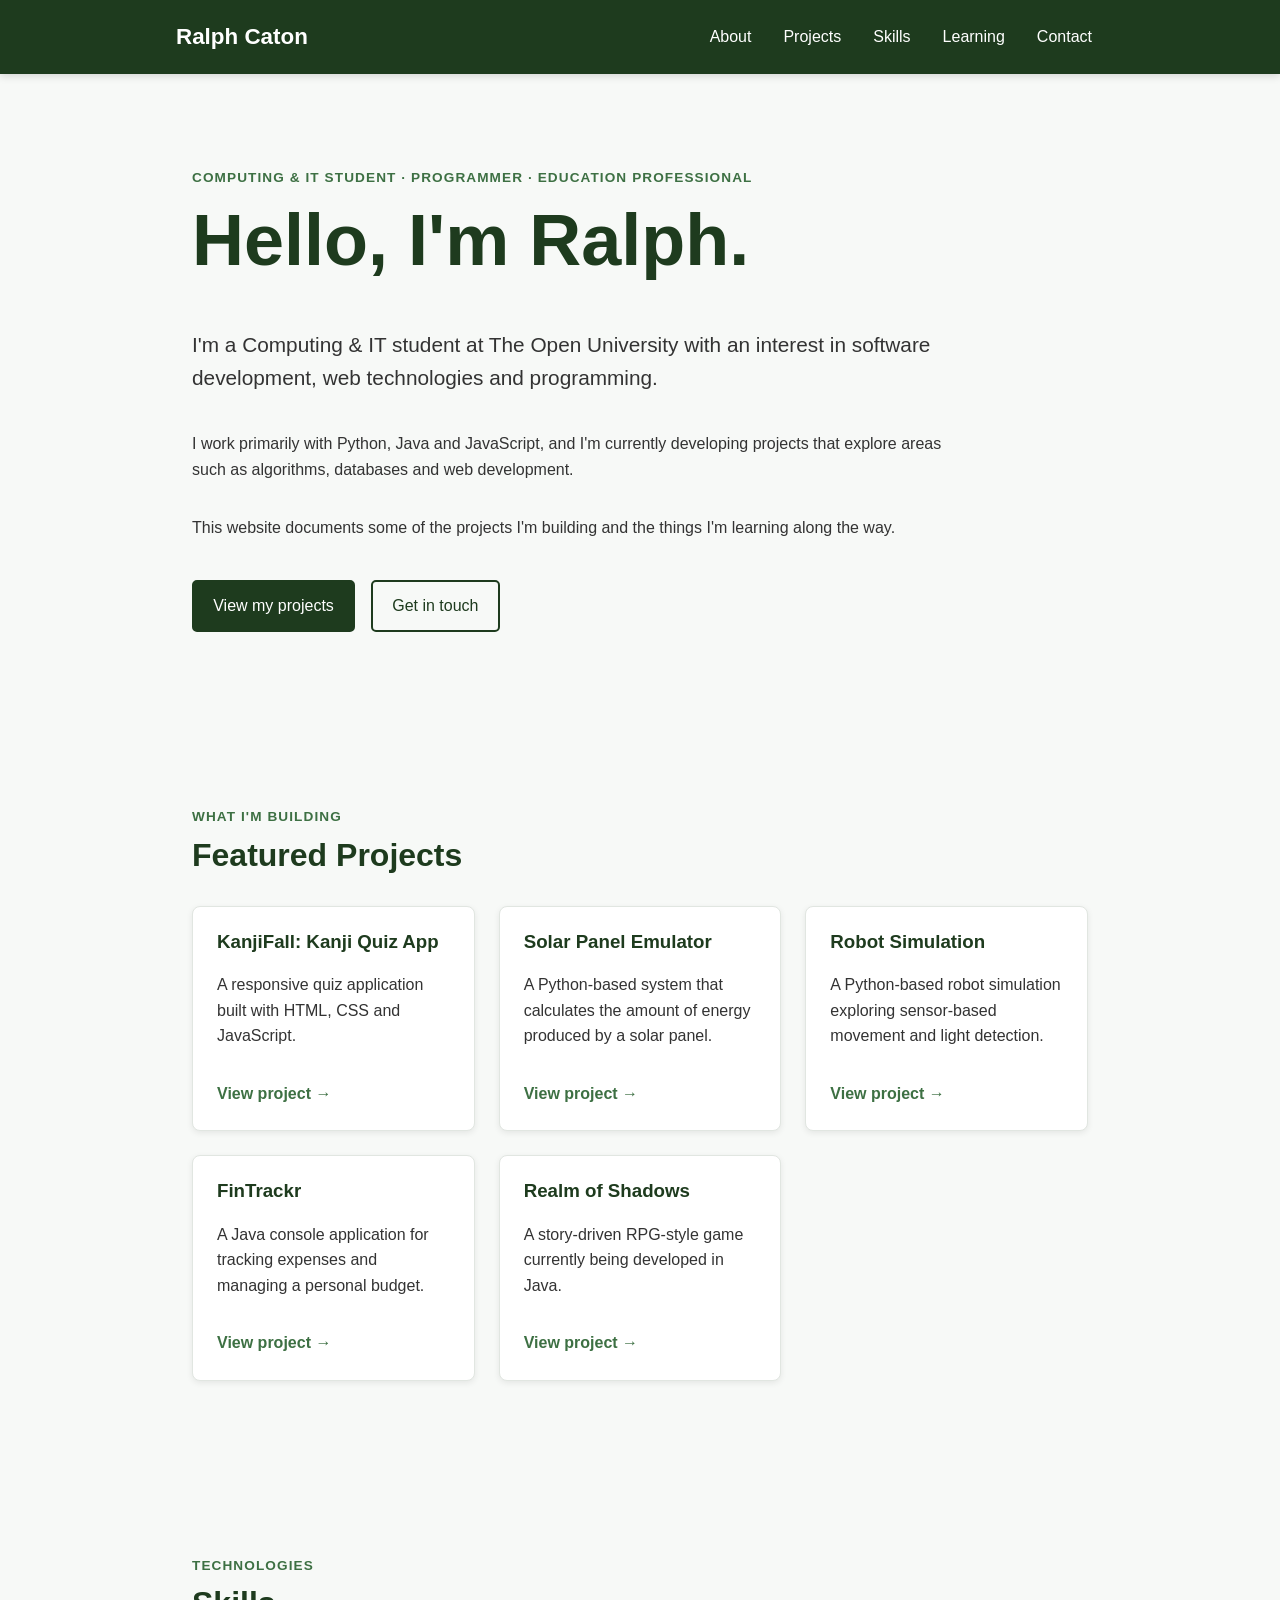
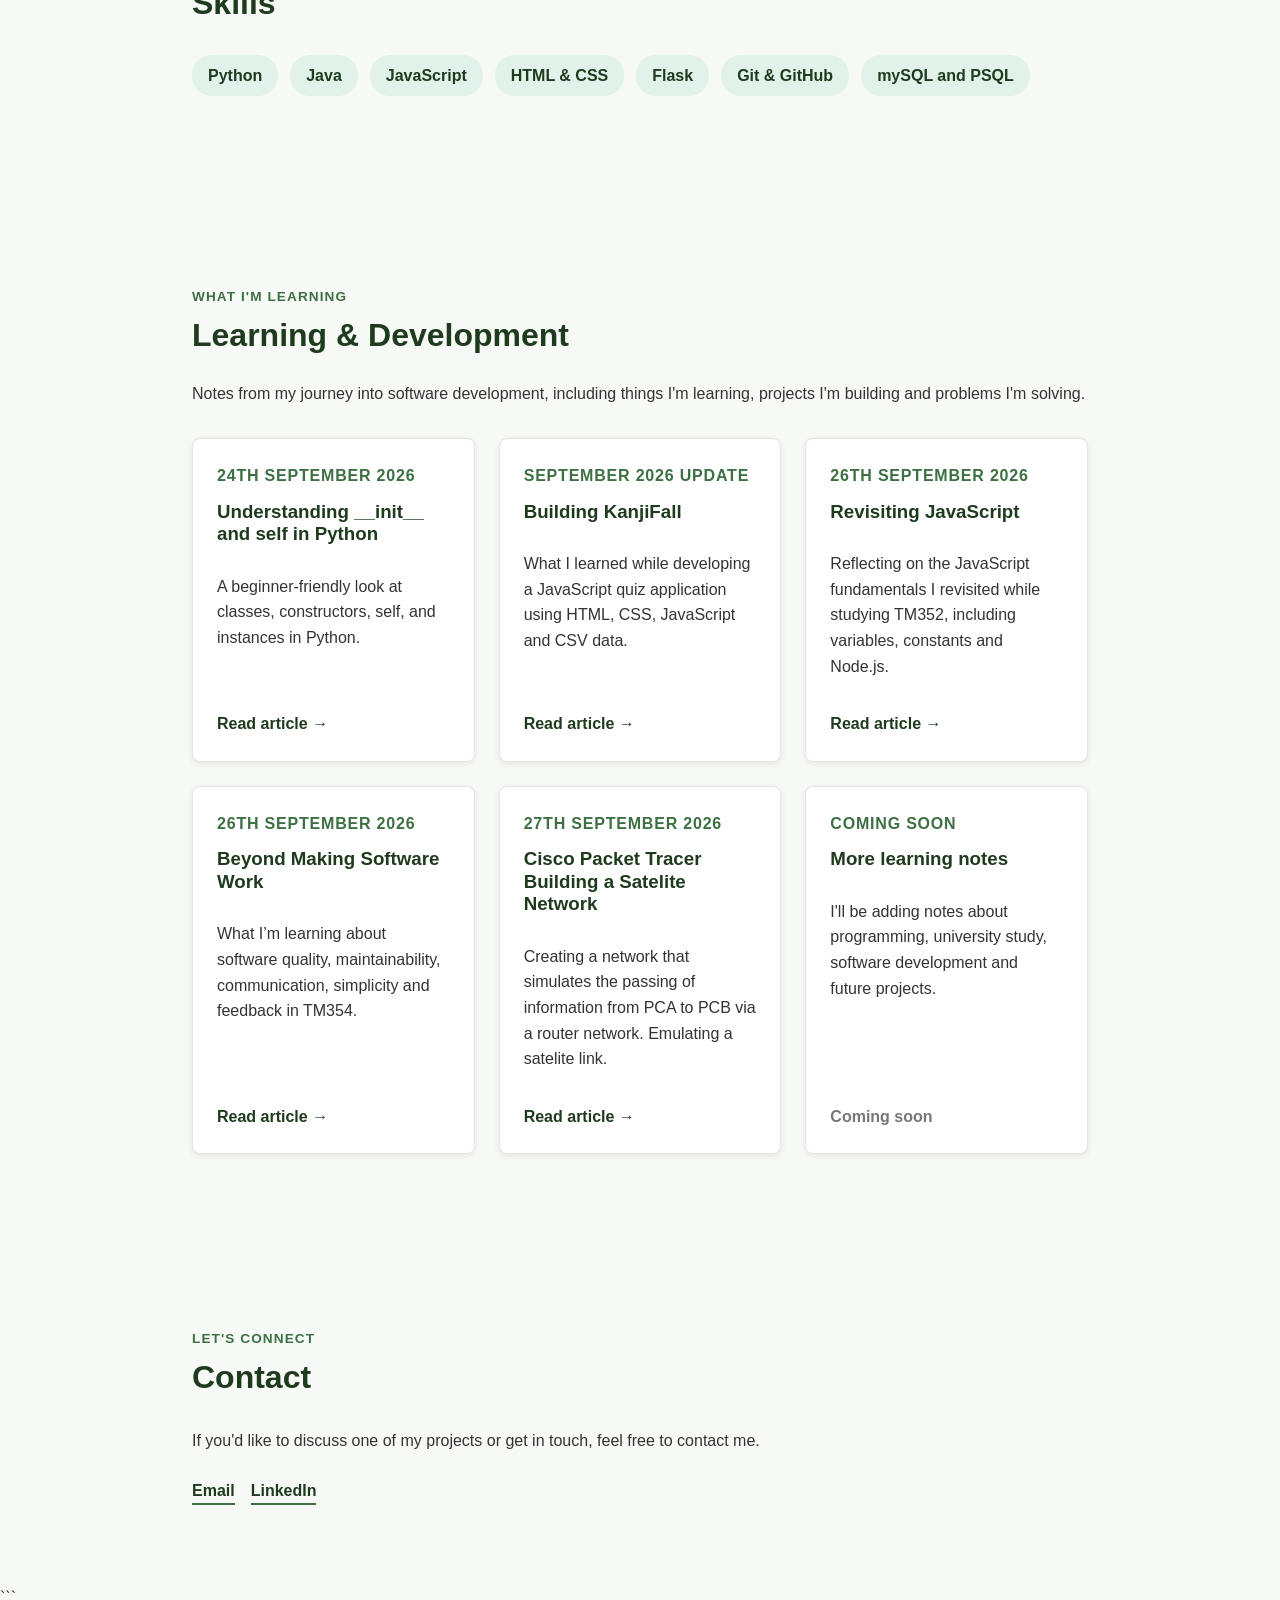
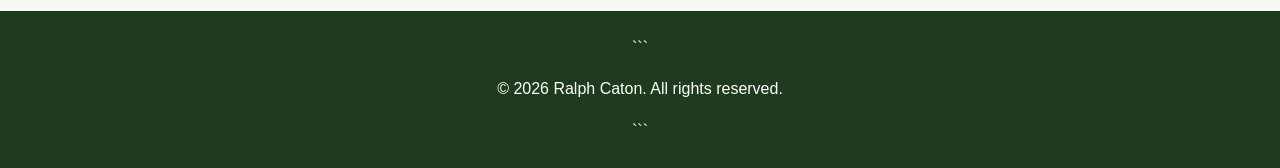
==== commit fbbdaa7d: "Update portfolio articles and styling" ====
--- a/index.html
+++ b/index.html
@@ -29,7 +29,6 @@
 
   <header>
 
-```
 <nav class="navbar">
 
   <div class="logo">
@@ -45,13 +44,11 @@
   </ul>
 
 </nav>
-```
 
   </header>
 
   <main>
 
-```
 <!-- About -->
 
 <section id="about" class="container hero">
--- a/styles.css
+++ b/styles.css
@@ -511,67 +511,6 @@
 .close:hover,
 .close:focus {
   color: #1e3b1e;
-}
-
-
-/* =========================
-   Mobile
-========================= */
-
-@media (max-width: 700px) {
-
-  .navbar {
-    flex-direction: column;
-
-    gap: 0.75rem;
-  }
-
-  .nav-links {
-    flex-wrap: wrap;
-
-    justify-content: center;
-  }
-
-  .container {
-    padding: 3.5rem 1.25rem;
-  }
-
-  .hero {
-    min-height: auto;
-
-    padding-top: 4rem;
-  }
-
-  h1 {
-    font-size: 3rem;
-  }
-
-  .intro {
-    font-size: 1.15rem;
-  }
-
-  .projects-grid {
-    grid-template-columns: 1fr;
-  }
-
-  .modal {
-    padding: 1rem;
-  }
-
-  .modal-content {
-    margin: 15% auto;
-
-    padding: 2rem 1.5rem;
-  }
-
-  .blog-post figure {
-  margin: 2rem 0;
-}
-
-.blog-post img {
-  width: 100%;
-}
-
 }
 
 /* =========================
@@ -645,4 +584,58 @@
   color: #666;
   text-align: center;
   margin-top: 0.75rem;
-}+}
+
+/* Mobile */
+@media (max-width: 700px) {
+  .navbar {
+    flex-direction: column;
+    gap: 0.75rem;
+  }
+
+  .nav-links {
+    flex-wrap: wrap;
+    justify-content: center;
+  }
+
+  .container {
+    padding: 3.5rem 1.25rem;
+  }
+
+  .hero {
+    min-height: auto;
+    padding-top: 4rem;
+  }
+
+  h1 {
+    font-size: 3rem;
+  }
+
+  .intro {
+    font-size: 1.15rem;
+  }
+
+  .projects-grid {
+    grid-template-columns: 1fr;
+  }
+
+  .modal {
+    padding: 1rem;
+  }
+
+  .modal-content {
+    margin: 15% auto;
+    padding: 2rem 1.5rem;
+  }
+
+  .blog-post figure {
+    margin: 2rem 0;
+  }
+
+  .blog-post img {
+    width: 90%;
+    max-width: 90%;
+    height: auto;
+    margin: 0 auto;
+  }
+}
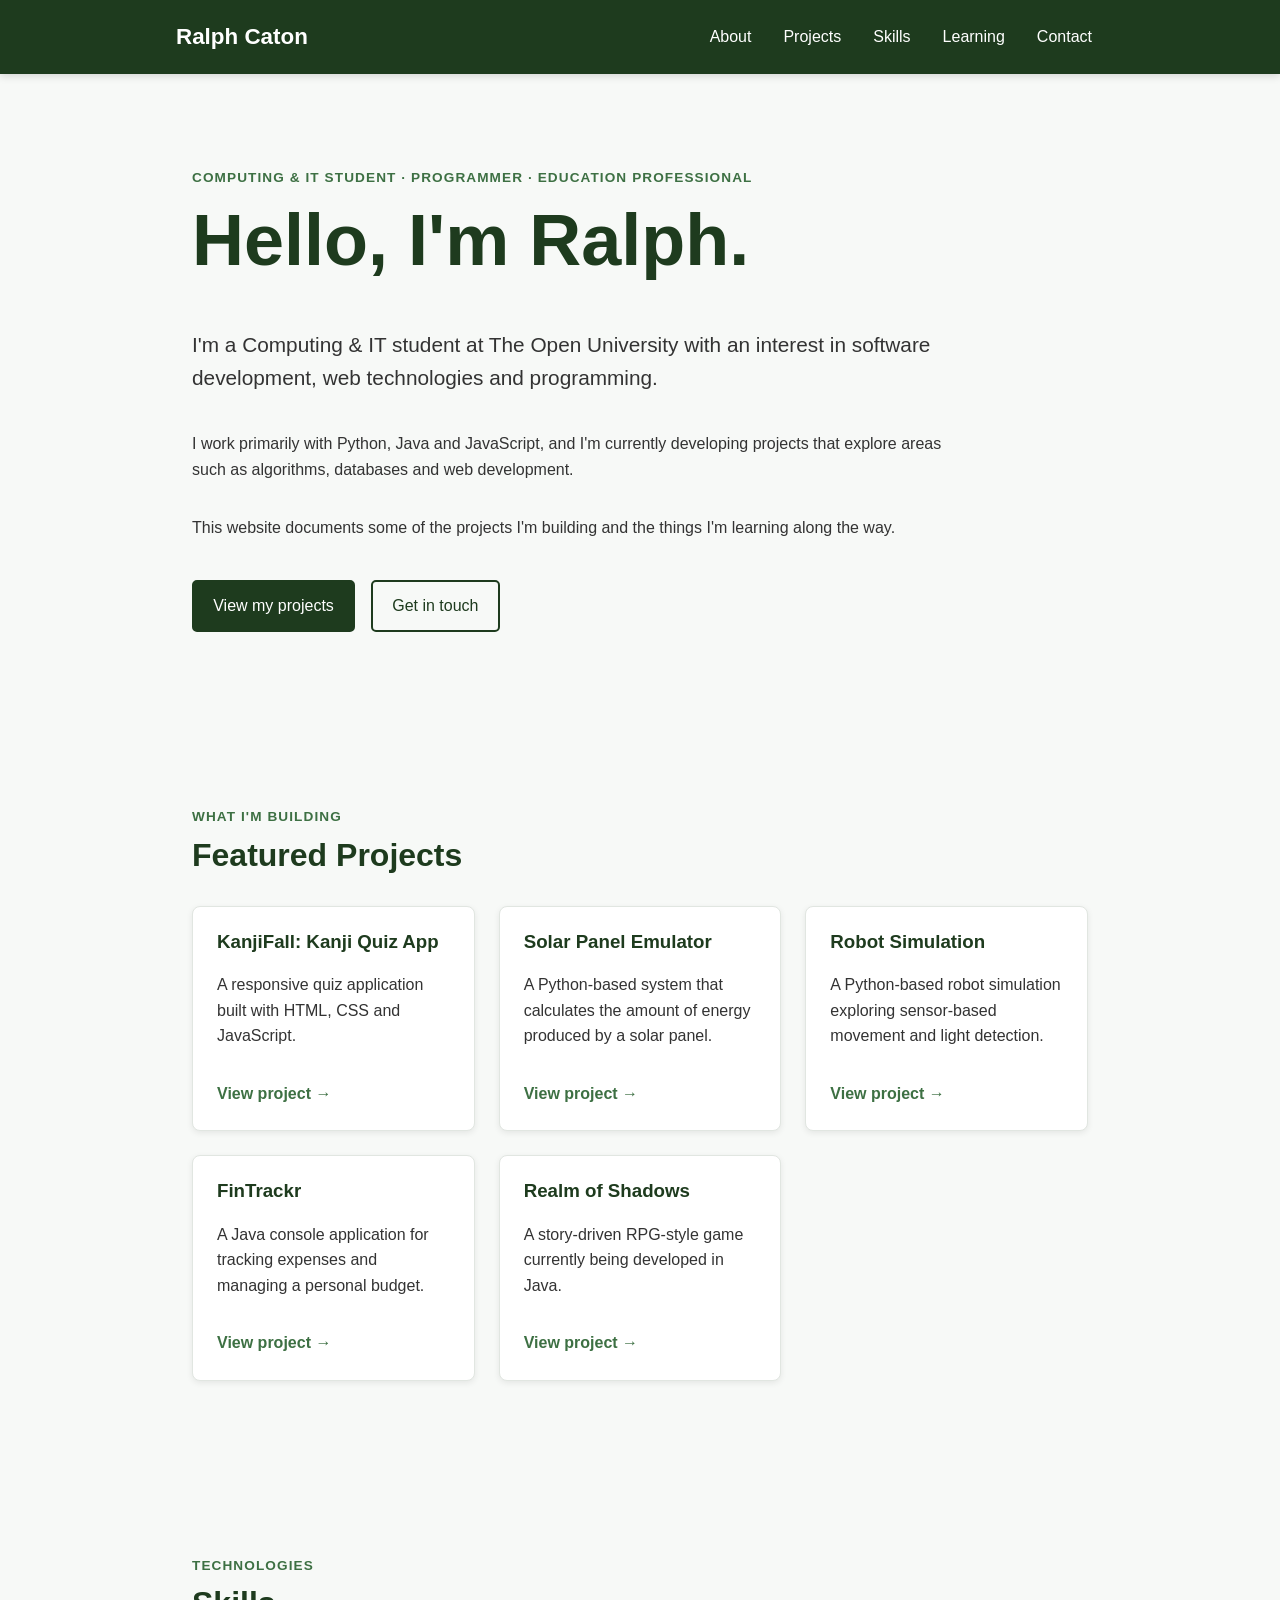
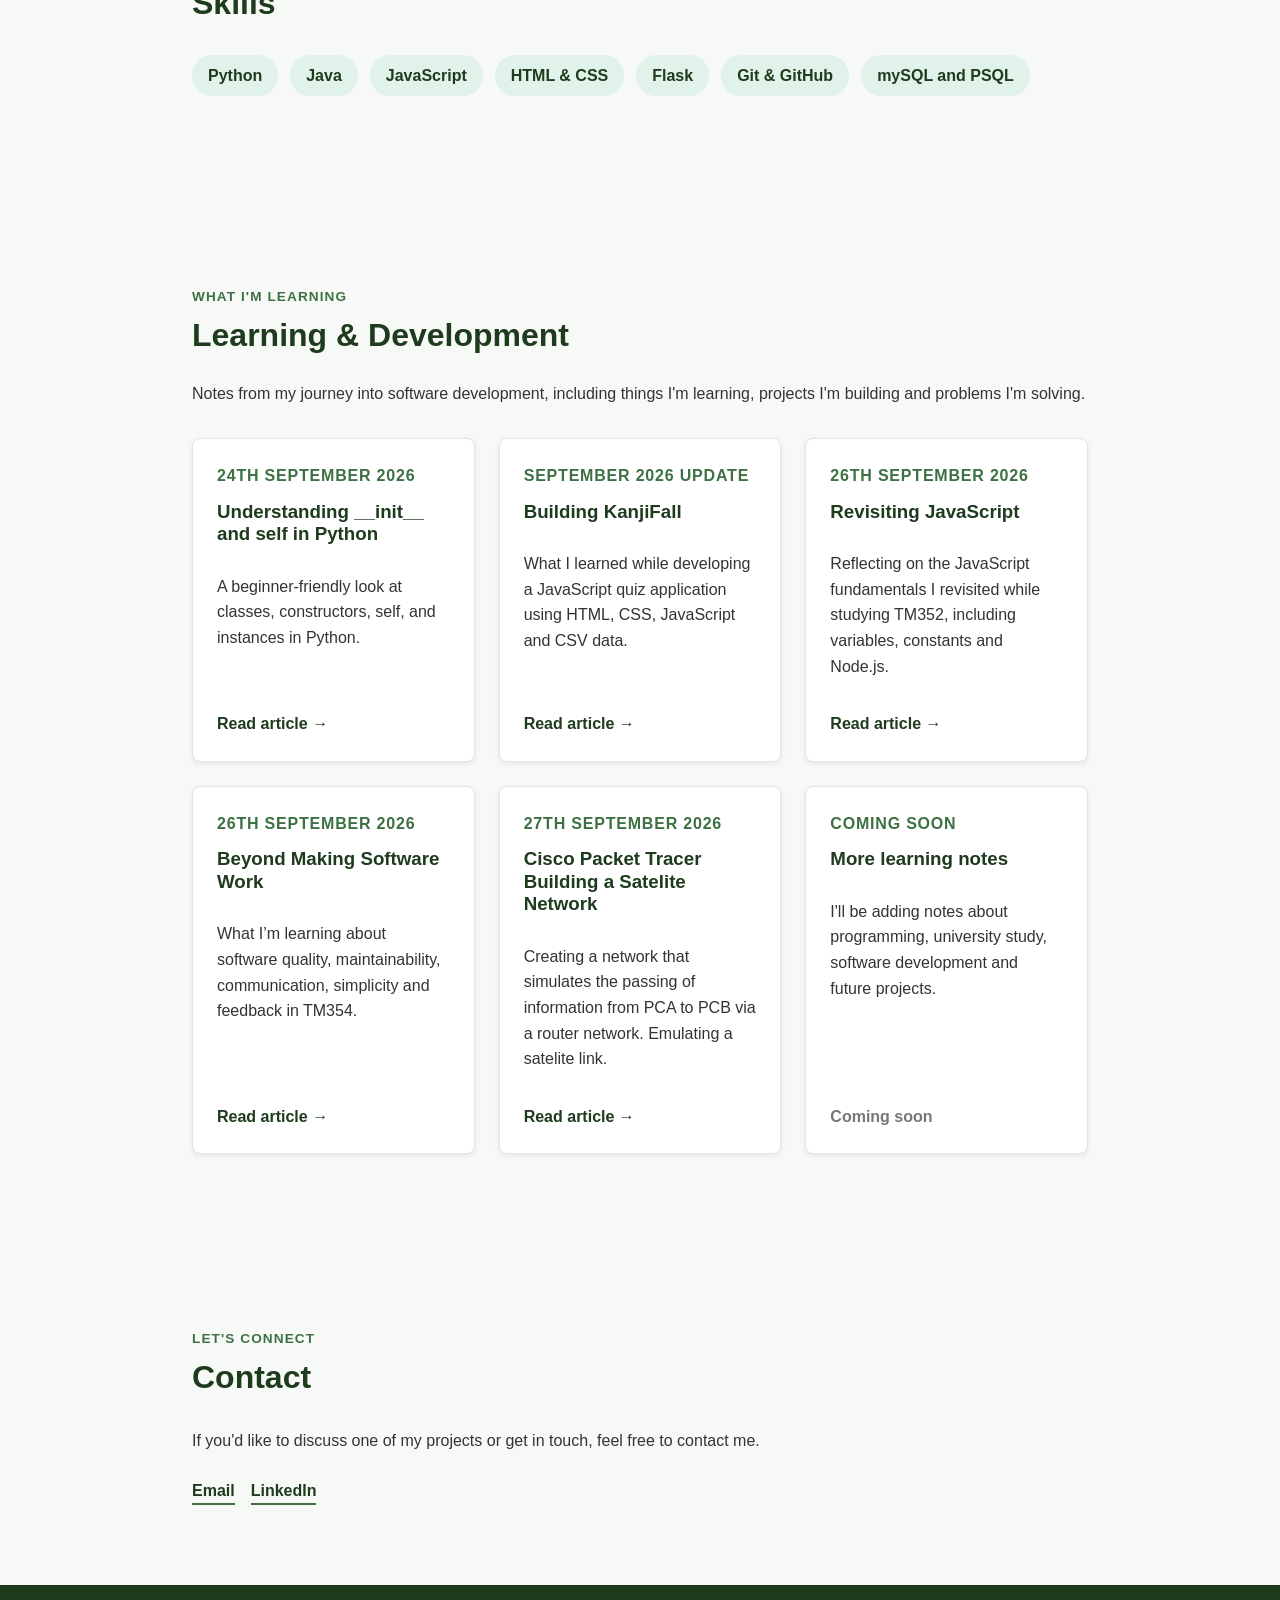
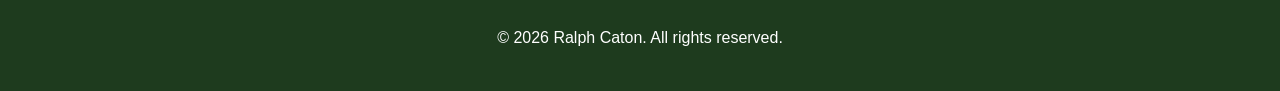
==== commit 8ddaf8f6: "Update portfolio articles and styling" ====
--- a/index.html
+++ b/index.html
@@ -460,7 +460,7 @@
   </div>
 
 </section>
-```
+
 
   </main>
 
@@ -468,11 +468,11 @@
 
   <footer>
 
-```
+
 <p>
   &copy; 2026 Ralph Caton. All rights reserved.
 </p>
-```
+
 
   </footer>
 
@@ -486,7 +486,6 @@
     aria-labelledby="modalTitle"
   >
 
-```
 <div class="modal-content">
 
   <button
@@ -519,7 +518,6 @@
   </a>
 
 </div>
-```
 
   </div>
 
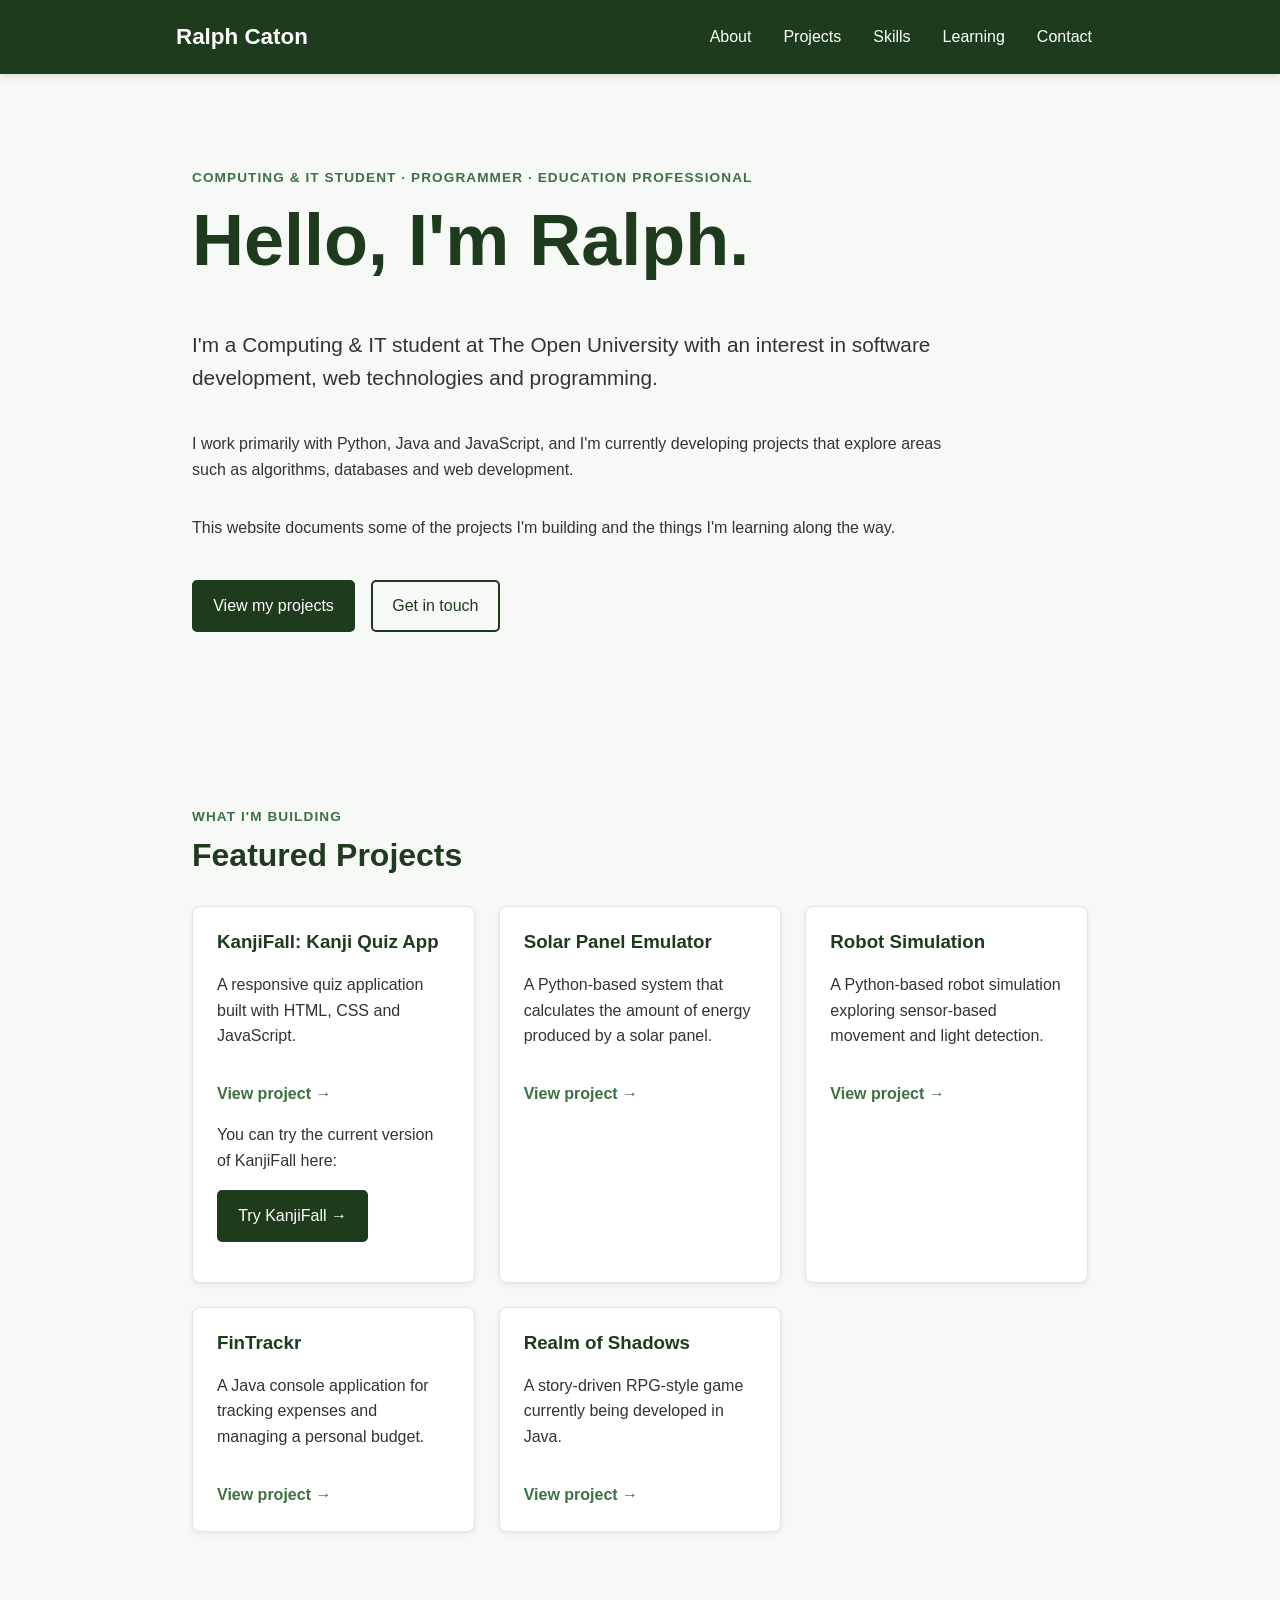
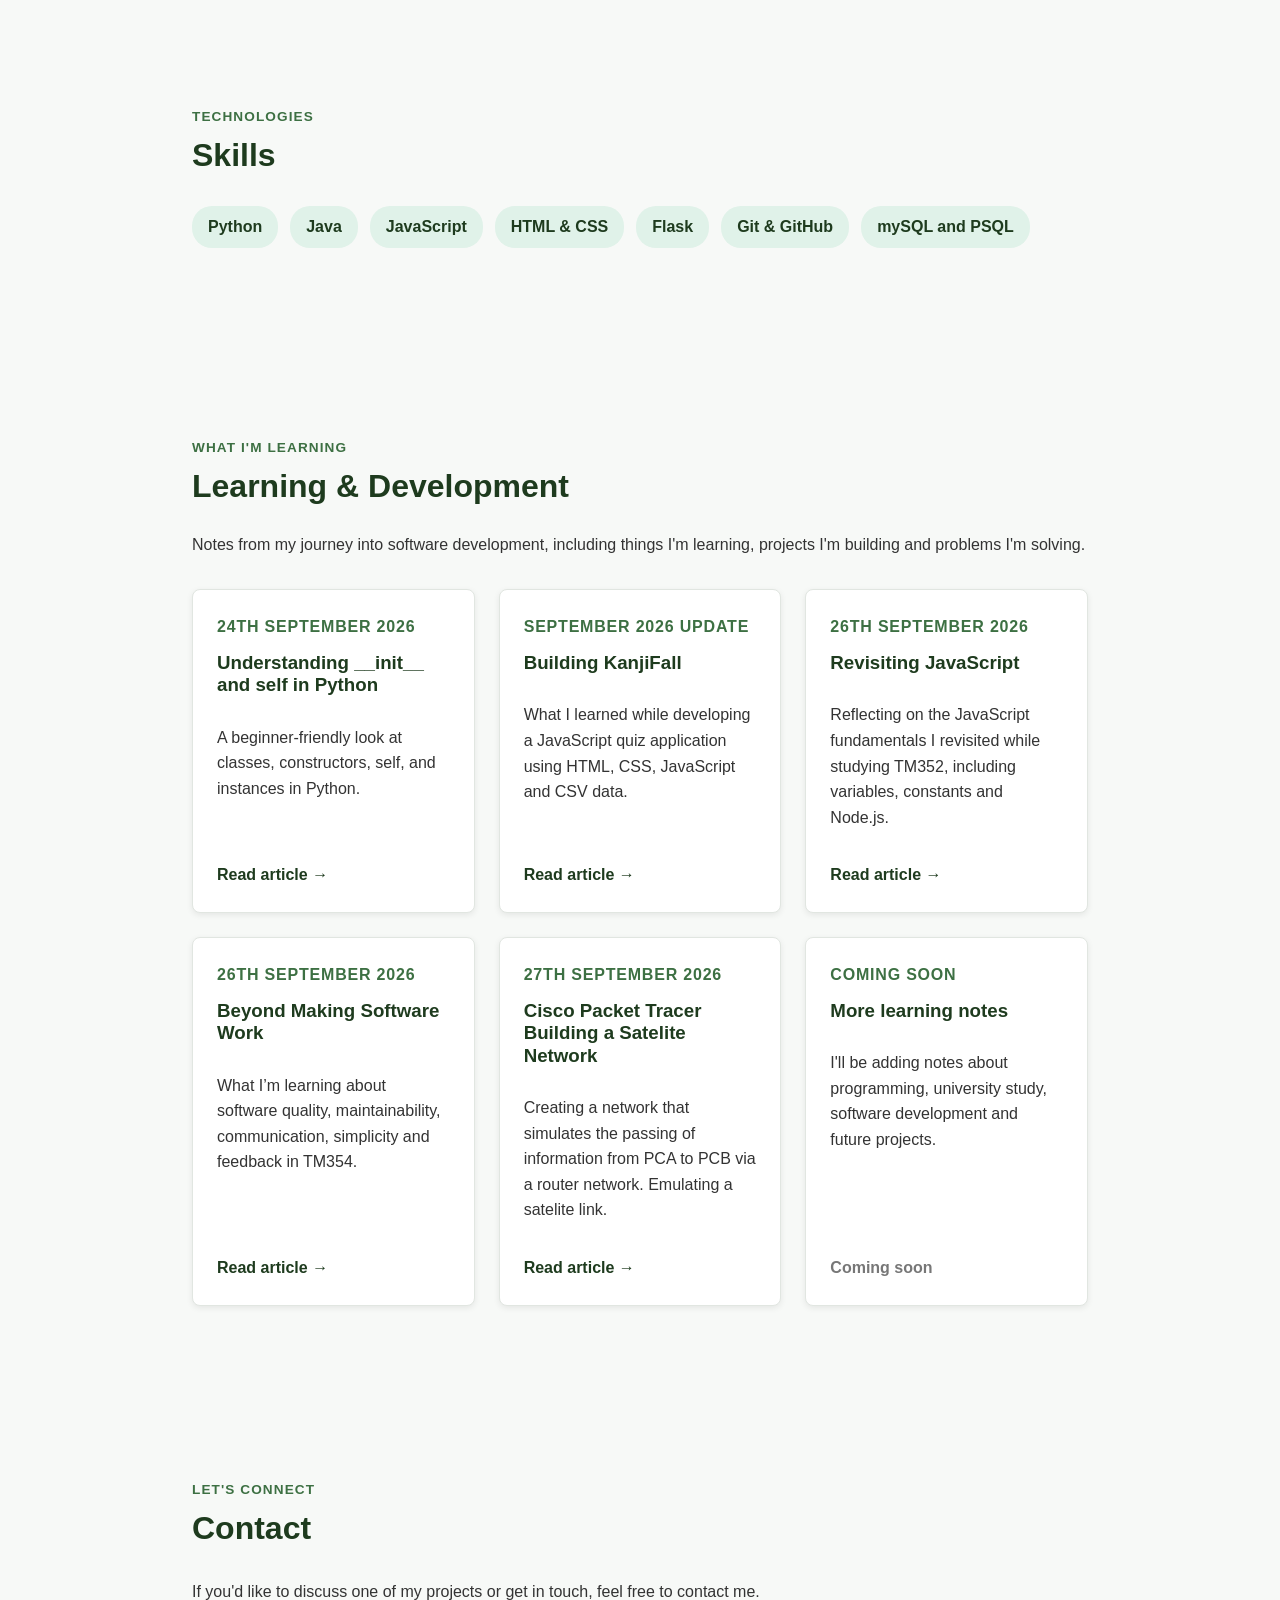
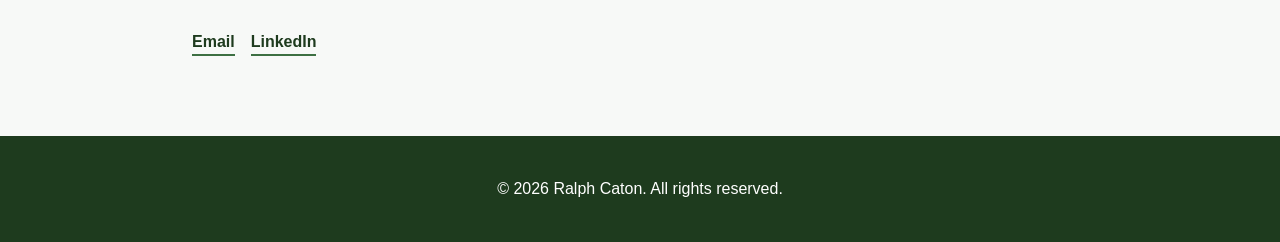
==== commit 06d738f9: "Update portfolio articles and styling" ====
--- a/index.html
+++ b/index.html
@@ -12,7 +12,8 @@
 
 <meta
  name="description"
- content="Ralph Caton's programming portfolio. Computing and IT student working with Python, Java, JavaScript and web technologies."
+ content="Ralph Caton's programming portfolio. Computing and IT student working with Python, Java, JavaScript and web technologies.
+ As a teacher I focus on software that has an educational benefit for the user"
 />
 
   <title>Ralph Caton | Programmer Portfolio</title>
@@ -125,6 +126,22 @@
       <span class="project-link">
         View project →
       </span>
+
+      <p>
+        You can try the current version of KanjiFall here:
+      </p>
+
+      <p>
+        <a
+          class="button"
+          href="https://kanji-fall.netlify.app/"
+          target="_blank"
+          rel="noopener noreferrer"
+        >
+          Try KanjiFall →
+        </a>
+      </p>
+
 
     </div>
 
